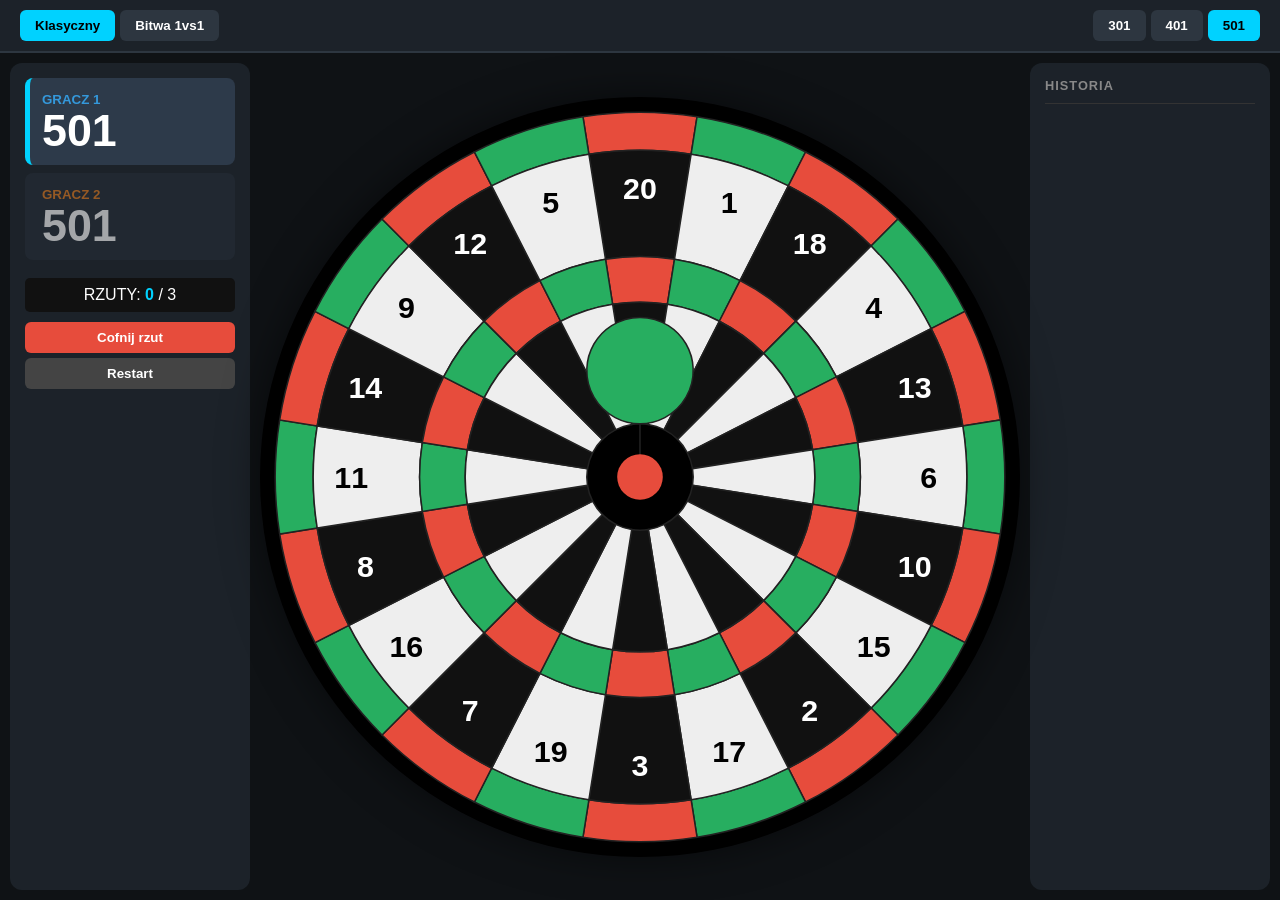
==== index.html @ 1d504301 "nowy tryb" ====
<!DOCTYPE html>
<html lang="pl">
<head>
    <meta charset="UTF-8">
    <meta name="viewport" content="width=device-width, initial-scale=1.0, maximum-scale=1.0, user-scalable=no">
    <title>Dart Pro - Elite Edition</title>
    <style>
        :root {
            --bg: #0f1215; --panel: #1c2229; --accent: #00d2ff;
            --p1: #3498db; --p2: #e67e22; --win: #2ecc71;
        }

        body {
            margin: 0; padding: 0; background: var(--bg); color: white;
            font-family: 'Segoe UI', sans-serif; display: flex; flex-direction: column;
            height: 100vh; width: 100vw; overflow: hidden;
        }

        header {
            flex: 0 0 auto; background: var(--panel); padding: 10px 20px; 
            display: flex; justify-content: space-between; align-items: center; 
            border-bottom: 2px solid #2d3640; z-index: 10;
        }

        #game-wrapper {
            flex: 1; display: flex; width: 100%; padding: 10px; box-sizing: border-box; gap: 10px; min-height: 0;
        }

        .side-panel {
            flex: 0 0 240px; background: var(--panel); padding: 15px;
            border-radius: 12px; display: flex; flex-direction: column;
            max-height: 100%; box-sizing: border-box;
        }

        #board-container { flex: 1; display: flex; align-items: center; justify-content: center; position: relative; }
        svg { max-height: 100%; max-width: 100%; aspect-ratio: 1/1; touch-action: none; filter: drop-shadow(0 0 20px rgba(0,0,0,0.5)); }

        /* EKRAN ZWYCIĘSTWA */
        #win-overlay {
            position: absolute; top: 0; left: 0; width: 100%; height: 100%;
            background: rgba(15, 18, 21, 0.85); backdrop-filter: blur(8px);
            display: none; flex-direction: column; align-items: center; justify-content: center;
            z-index: 100; border-radius: 12px; animation: fadeIn 0.5s ease;
        }

        .win-card {
            background: var(--panel); padding: 40px; border-radius: 20px;
            text-align: center; border: 2px solid var(--win);
            box-shadow: 0 0 50px rgba(46, 204, 113, 0.3); transform: scale(1);
            animation: popIn 0.5s cubic-bezier(0.175, 0.885, 0.32, 1.275);
        }

        .win-title { font-size: 1.2rem; color: var(--accent); letter-spacing: 2px; }
        .win-name { font-size: 3rem; font-weight: 900; margin: 10px 0; }
        .win-stats { font-size: 1.5rem; color: #888; margin-bottom: 20px; }

        @keyframes fadeIn { from { opacity: 0; } to { opacity: 1; } }
        @keyframes popIn { from { transform: scale(0.8); opacity: 0; } to { transform: scale(1); opacity: 1; } }

        /* RESZTA UI */
        .player-card { padding: 12px; border-radius: 8px; margin-bottom: 8px; border-left: 5px solid transparent; background: #252d37; opacity: 0.6; }
        .player-card.active { opacity: 1; border-left-color: var(--accent); background: #2d3a4a; }
        .score-val { font-size: 2.8rem; font-weight: 900; line-height: 1; }
        .round-indicator { font-size: 1rem; color: var(--accent); font-weight: bold; margin-bottom: 10px; text-align: center; }
        #history-container { flex: 1; overflow-y: auto; margin-top: 10px; padding-right: 5px; border-top: 1px solid #333; }
        .hist-row { display: flex; justify-content: space-between; padding: 8px 0; border-bottom: 1px solid #2d3640; font-size: 0.85rem; }
        .btn-group { display: flex; gap: 5px; }
        button { background: #2d3640; border: none; color: white; padding: 8px 15px; border-radius: 6px; cursor: pointer; font-weight: bold; }
        button.active-opt { background: var(--accent); color: black; }
        .btn-win { background: var(--win); color: white; font-size: 1.1rem; padding: 12px 30px; margin-top: 10px; }
        .marker { fill: white; stroke: black; stroke-width: 1.5; pointer-events: none; }

        @media (max-width: 1000px) {
            #game-wrapper { flex-direction: column; }
            .side-panel { flex: none; width: 100%; max-height: 250px; }
        }
    </style>
</head>
<body>

<header>
    <div class="btn-group">
        <button id="mode-classic" class="active-opt" onclick="setGameMode('classic')">Klasyczny</button>
        <button id="mode-battle" onclick="setGameMode('battle')">Bitwa 1vs1</button>
    </div>
    
    <div id="classic-scores" class="btn-group">
        <button class="score-opt" onclick="setStartScore(301)">301</button>
        <button class="score-opt" onclick="setStartScore(401)">401</button>
        <button class="score-opt active-opt" onclick="setStartScore(501)">501</button>
    </div>
</header>

<div id="game-wrapper">
    <div class="side-panel">
        <div id="round-info" class="round-indicator" style="display:none;">Runda: 1 / 3</div>
        <div id="p1-card" class="player-card active">
            <small style="color:var(--p1); font-weight: bold;">GRACZ 1</small>
            <div id="p1-score" class="score-val">501</div>
        </div>
        <div id="p2-card" class="player-card">
            <small style="color:var(--p2); font-weight: bold;">GRACZ 2</small>
            <div id="p2-score" class="score-val">501</div>
        </div>
        <div style="text-align:center; margin: 10px 0; background: #111; padding: 8px; border-radius: 5px;">
            RZUTY: <span id="throws-count" style="color:var(--accent); font-weight: bold;">0</span> / <span id="max-throws">3</span>
        </div>
        <button onclick="undoLastMove()" style="background:#e74c3c; margin-bottom:5px;">Cofnij rzut</button>
        <button onclick="resetGame()" style="background:#444;">Restart</button>
    </div>

    <div id="board-container">
        <div id="win-overlay">
            <div class="win-card">
                <div class="win-title">CHAMPION</div>
                <div id="winner-name" class="win-name">GRACZ 1</div>
                <div id="winner-stats" class="win-stats">501 - 234</div>
                <button class="btn-win" onclick="resetGame()">ZAGRAJ PONOWNIE</button>
            </div>
        </div>

        <svg id="dartboard" viewBox="-250 -250 500 500"></svg>
    </div>

    <div class="side-panel">
        <strong style="font-size: 0.8rem; letter-spacing: 1px; color: #888;">HISTORIA</strong>
        <div id="history-container">
            <div id="history-list"></div>
        </div>
    </div>
</div>

<script>
    const svg = document.getElementById('dartboard');
    const SECTORS = [20, 1, 18, 4, 13, 6, 10, 15, 2, 17, 3, 19, 7, 16, 8, 11, 14, 9, 12, 5];
    const R = { doubleOut: 240, doubleIn: 215, tripleOut: 145, tripleIn: 115, bullOuter: 35, bullInner: 15 };

    let game = { mode: 'classic', startScore: 501, currentPlayer: 1, scores: { 1: 501, 2: 501 }, throws: 0, maxThrows: 3, currentRound: 1, maxRounds: 3, fullHistory: [] };

    function drawBoard() {
        const createArc = (r1, r2, start, end, fill) => {
            const rad = (d) => (d - 90) * Math.PI / 180;
            const s1 = {x: r1*Math.cos(rad(start)), y: r1*Math.sin(rad(start))}, e1 = {x: r1*Math.cos(rad(end)), y: r1*Math.sin(rad(end))};
            const s2 = {x: r2*Math.cos(rad(start)), y: r2*Math.sin(rad(start))}, e2 = {x: r2*Math.cos(rad(end)), y: r2*Math.sin(rad(end))};
            const path = document.createElementNS("http://www.w3.org/2000/svg", "path");
            path.setAttribute("d", `M${s1.x},${s1.y} A${r1},${r1} 0 0 1 ${e1.x},${e1.y} L${e2.x},${e2.y} A${r2},${r2} 0 0 0 ${s2.x},${s2.y} Z`);
            path.setAttribute("fill", fill); path.setAttribute("stroke", "#222"); return path;
        };

        const bg = document.createElementNS("http://www.w3.org/2000/svg", "circle");
        bg.setAttribute("r", "250"); bg.setAttribute("fill", "black"); svg.appendChild(bg);

        for (let i = 0; i < 20; i++) {
            const start = i * 18 - 9, end = (i + 1) * 18 - 9;
            const isEven = i % 2 === 0;
            svg.appendChild(createArc(R.doubleIn, R.doubleOut, start, end, isEven ? "#e74c3c" : "#27ae60"));
            svg.appendChild(createArc(R.tripleOut, R.doubleIn, start, end, isEven ? "#111" : "#eee"));
            svg.appendChild(createArc(R.tripleIn, R.tripleOut, start, end, isEven ? "#e74c3c" : "#27ae60"));
            svg.appendChild(createArc(R.bullOuter, R.tripleIn, start, end, isEven ? "#111" : "#eee"));
            const ang = (i*18-90)*Math.PI/180;
            const text = document.createElementNS("http://www.w3.org/2000/svg", "text");
            text.setAttribute("x", 190*Math.cos(ang)); text.setAttribute("y", 190*Math.sin(ang)+7);
            text.setAttribute("fill", isEven ? "white" : "black"); text.setAttribute("text-anchor", "middle");
            text.setAttribute("font-size", "20"); text.setAttribute("font-weight", "bold");
            text.textContent = SECTORS[i]; svg.appendChild(text);
        }
        svg.appendChild(createArc(0, R.bullOuter, 0, 360, "#27ae60"));
        const b50 = document.createElementNS("http://www.w3.org/2000/svg", "circle");
        b50.setAttribute("r", R.bullInner); b50.setAttribute("fill", "#e74c3c"); svg.appendChild(b50);
        const mLayer = document.createElementNS("http://www.w3.org/2000/svg", "g"); mLayer.id = "m-layer"; svg.appendChild(mLayer);
    }

    function processShot(clientX, clientY) {
        if (document.getElementById('win-overlay').style.display === 'flex') return;
        const rect = svg.getBoundingClientRect();
        const x = (clientX - rect.left) * (500 / rect.width) - 250;
        const y = (clientY - rect.top) * (500 / rect.height) - 250;
        const dist = Math.sqrt(x*x + y*y);
        let angle = (Math.atan2(y, x) * 180 / Math.PI + 90 + 360) % 360;

        let p = 0, label = "Pudło";
        if (dist <= R.bullInner) { p = 50; label = "BULL"; }
        else if (dist <= R.bullOuter) { p = 25; label = "25"; }
        else if (dist <= R.doubleOut) {
            const secIdx = Math.floor(((angle + 9) % 360) / 18);
            let mult = 1; label = SECTORS[secIdx];
            if (dist >= R.doubleIn) { mult = 2; label = "D" + SECTORS[secIdx]; }
            else if (dist >= R.tripleIn && dist <= R.tripleOut) { mult = 3; label = "T" + SECTORS[secIdx]; }
            p = SECTORS[secIdx] * mult;
        }

        handleShot(p, label, x, y);
    }

    function handleShot(p, label, x, y) {
        const isBust = (game.mode === 'classic' && (game.scores[game.currentPlayer] - p < 0 || game.scores[game.currentPlayer] - p === 1));
        game.fullHistory.push({ player: game.currentPlayer, points: p, label, x, y, isBust, round: game.currentRound });

        if (game.mode === 'classic') {
            if (!isBust) {
                game.scores[game.currentPlayer] -= p;
                if (game.scores[game.currentPlayer] === 0) return showWin(game.currentPlayer);
            } else { game.throws = 2; }
        } else {
            game.scores[game.currentPlayer] += p;
        }

        game.throws++;
        updateUI();
        if (game.throws >= game.maxThrows) setTimeout(nextTurn, 600);
    }

    function showWin(player) {
        const overlay = document.getElementById('win-overlay');
        const nameDisplay = document.getElementById('winner-name');
        const statsDisplay = document.getElementById('winner-stats');
        
        overlay.style.display = 'flex';
        nameDisplay.innerText = `GRACZ ${player}`;
        nameDisplay.style.color = player === 1 ? 'var(--p1)' : 'var(--p2)';
        statsDisplay.innerText = `${game.scores[1]} - ${game.scores[2]}`;
    }

    function nextTurn() {
        if (game.mode === 'battle' && game.currentPlayer === 2) {
            if (game.currentRound >= game.maxRounds) {
                const winner = game.scores[1] > game.scores[2] ? 1 : (game.scores[2] > game.scores[1] ? 2 : 0);
                return showWin(winner || "REMIS");
            }
            game.currentRound++;
        }
        game.throws = 0;
        game.currentPlayer = game.currentPlayer === 1 ? 2 : 1;
        updateUI();
    }

    function updateUI() {
        document.getElementById('p1-score').innerText = game.scores[1];
        document.getElementById('p2-score').innerText = game.scores[2];
        document.getElementById('throws-count').innerText = game.throws;
        document.getElementById('max-throws').innerText = game.maxThrows;
        document.getElementById('round-info').innerText = `Runda: ${game.currentRound} / ${game.maxRounds}`;
        document.getElementById('p1-card').className = 'player-card' + (game.currentPlayer === 1 ? ' active' : '');
        document.getElementById('p2-card').className = 'player-card' + (game.currentPlayer === 2 ? ' active' : '');
        
        const list = document.getElementById('history-list');
        list.innerHTML = '';
        [...game.fullHistory].reverse().forEach(s => {
            const row = document.createElement('div');
            row.className = 'hist-row';
            row.innerHTML = `<span>G${s.player} (R${s.round}): ${s.label}</span><span>${game.mode === 'classic' ? '-' : '+'}${s.points}</span>`;
            list.appendChild(row);
        });

        const mLayer = document.getElementById('m-layer');
        mLayer.innerHTML = '';
        game.fullHistory.filter(h => h.player === game.currentPlayer && h.round === game.currentRound).forEach(s => {
            const m = document.createElementNS("http://www.w3.org/2000/svg", "circle");
            m.setAttribute("cx", s.x); m.setAttribute("cy", s.y); m.setAttribute("r", "5");
            m.setAttribute("class", "marker"); mLayer.appendChild(m);
        });
    }

    function undoLastMove() {
        if (game.fullHistory.length === 0) return;
        const last = game.fullHistory.pop();
        if (last.player !== game.currentPlayer) {
            game.currentPlayer = last.player;
            game.currentRound = last.round;
        }
        if (game.mode === 'classic') { if (!last.isBust) game.scores[last.player] += last.points; }
        else { game.scores[last.player] -= last.points; }
        game.throws--;
        if (game.throws < 0) game.throws = game.maxThrows - 1;
        updateUI();
    }

    function setGameMode(mode) {
        game.mode = mode;
        document.getElementById('mode-classic').classList.toggle('active-opt', mode === 'classic');
        document.getElementById('mode-battle').classList.toggle('active-opt', mode === 'battle');
        document.getElementById('classic-scores').style.display = mode === 'classic' ? 'flex' : 'none';
        document.getElementById('round-info').style.display = mode === 'battle' ? 'block' : 'none';
        resetGame();
    }

    function setStartScore(val) {
        game.startScore = val;
        document.querySelectorAll('.score-opt').forEach(b => b.classList.toggle('active-opt', parseInt(b.innerText) === val));
        resetGame();
    }

    function resetGame() {
        document.getElementById('win-overlay').style.display = 'none';
        game.currentPlayer = 1; game.throws = 0; game.currentRound = 1; game.fullHistory = [];
        if (game.mode === 'classic') { game.scores = { 1: game.startScore, 2: game.startScore }; game.maxThrows = 3; }
        else { game.scores = { 1: 0, 2: 0 }; game.maxThrows = 5; }
        updateUI();
    }

    svg.addEventListener('mousedown', (e) => processShot(e.clientX, e.clientY));
    drawBoard(); resetGame();
</script>
</body>
</html>
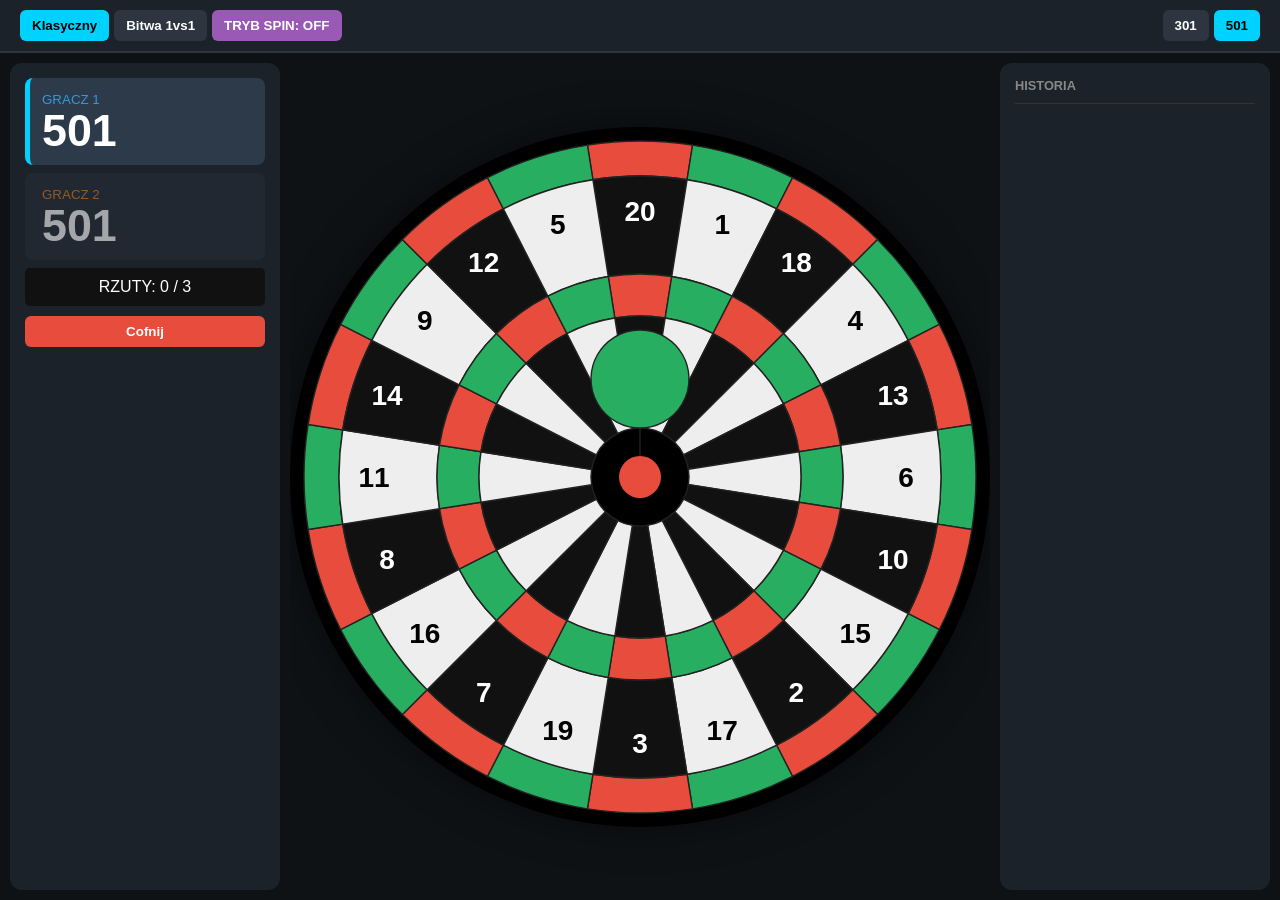
==== commit 26bfe5b7: "nowe tryby" ====
--- a/index.html
+++ b/index.html
@@ -3,7 +3,7 @@
 <head>
     <meta charset="UTF-8">
     <meta name="viewport" content="width=device-width, initial-scale=1.0, maximum-scale=1.0, user-scalable=no">
-    <title>Dart Pro - Elite Edition</title>
+    <title>Dart Pro - Spin Master Fixed</title>
     <style>
         :root {
             --bg: #0f1215; --panel: #1c2229; --accent: #00d2ff;
@@ -19,61 +19,45 @@
         header {
             flex: 0 0 auto; background: var(--panel); padding: 10px 20px; 
             display: flex; justify-content: space-between; align-items: center; 
-            border-bottom: 2px solid #2d3640; z-index: 10;
-        }
-
-        #game-wrapper {
-            flex: 1; display: flex; width: 100%; padding: 10px; box-sizing: border-box; gap: 10px; min-height: 0;
-        }
-
-        .side-panel {
-            flex: 0 0 240px; background: var(--panel); padding: 15px;
-            border-radius: 12px; display: flex; flex-direction: column;
-            max-height: 100%; box-sizing: border-box;
-        }
-
-        #board-container { flex: 1; display: flex; align-items: center; justify-content: center; position: relative; }
-        svg { max-height: 100%; max-width: 100%; aspect-ratio: 1/1; touch-action: none; filter: drop-shadow(0 0 20px rgba(0,0,0,0.5)); }
-
-        /* EKRAN ZWYCIĘSTWA */
+            border-bottom: 2px solid #2d3640; z-index: 10; gap: 10px;
+        }
+
+        #game-wrapper { flex: 1; display: flex; width: 100%; padding: 10px; box-sizing: border-box; gap: 10px; min-height: 0; }
+        .side-panel { flex: 0 0 240px; background: var(--panel); padding: 15px; border-radius: 12px; display: flex; flex-direction: column; }
+
+        #board-container { flex: 1; display: flex; align-items: center; justify-content: center; position: relative; overflow: hidden; }
+        
+        #dartboard { 
+            max-height: 100%; max-width: 100%; aspect-ratio: 1/1; 
+            touch-action: none; filter: drop-shadow(0 0 20px rgba(0,0,0,0.5));
+        }
+
         #win-overlay {
             position: absolute; top: 0; left: 0; width: 100%; height: 100%;
-            background: rgba(15, 18, 21, 0.85); backdrop-filter: blur(8px);
-            display: none; flex-direction: column; align-items: center; justify-content: center;
-            z-index: 100; border-radius: 12px; animation: fadeIn 0.5s ease;
-        }
-
-        .win-card {
-            background: var(--panel); padding: 40px; border-radius: 20px;
-            text-align: center; border: 2px solid var(--win);
-            box-shadow: 0 0 50px rgba(46, 204, 113, 0.3); transform: scale(1);
-            animation: popIn 0.5s cubic-bezier(0.175, 0.885, 0.32, 1.275);
-        }
-
-        .win-title { font-size: 1.2rem; color: var(--accent); letter-spacing: 2px; }
+            background: rgba(15, 18, 21, 0.9); backdrop-filter: blur(8px);
+            display: none; flex-direction: column; align-items: center; justify-content: center; z-index: 100;
+        }
+
+        .win-card { background: var(--panel); padding: 40px; border-radius: 20px; text-align: center; border: 2px solid var(--win); animation: popIn 0.5s ease; }
         .win-name { font-size: 3rem; font-weight: 900; margin: 10px 0; }
-        .win-stats { font-size: 1.5rem; color: #888; margin-bottom: 20px; }
-
-        @keyframes fadeIn { from { opacity: 0; } to { opacity: 1; } }
+        
         @keyframes popIn { from { transform: scale(0.8); opacity: 0; } to { transform: scale(1); opacity: 1; } }
 
-        /* RESZTA UI */
         .player-card { padding: 12px; border-radius: 8px; margin-bottom: 8px; border-left: 5px solid transparent; background: #252d37; opacity: 0.6; }
         .player-card.active { opacity: 1; border-left-color: var(--accent); background: #2d3a4a; }
         .score-val { font-size: 2.8rem; font-weight: 900; line-height: 1; }
-        .round-indicator { font-size: 1rem; color: var(--accent); font-weight: bold; margin-bottom: 10px; text-align: center; }
-        #history-container { flex: 1; overflow-y: auto; margin-top: 10px; padding-right: 5px; border-top: 1px solid #333; }
-        .hist-row { display: flex; justify-content: space-between; padding: 8px 0; border-bottom: 1px solid #2d3640; font-size: 0.85rem; }
+        #history-container { flex: 1; overflow-y: auto; margin-top: 10px; border-top: 1px solid #333; }
+        .hist-row { display: flex; justify-content: space-between; padding: 6px 0; border-bottom: 1px solid #2d3640; font-size: 0.8rem; }
+        
         .btn-group { display: flex; gap: 5px; }
-        button { background: #2d3640; border: none; color: white; padding: 8px 15px; border-radius: 6px; cursor: pointer; font-weight: bold; }
+        button { background: #2d3640; border: none; color: white; padding: 8px 12px; border-radius: 6px; cursor: pointer; font-weight: bold; }
         button.active-opt { background: var(--accent); color: black; }
-        .btn-win { background: var(--win); color: white; font-size: 1.1rem; padding: 12px 30px; margin-top: 10px; }
-        .marker { fill: white; stroke: black; stroke-width: 1.5; pointer-events: none; }
-
-        @media (max-width: 1000px) {
-            #game-wrapper { flex-direction: column; }
-            .side-panel { flex: none; width: 100%; max-height: 250px; }
-        }
+        .btn-spin { background: #9b59b6; }
+        .btn-spin.active-opt { background: #d35400; color: white; }
+
+        .marker { fill: #fff; stroke: #000; stroke-width: 1.5; filter: drop-shadow(0 0 2px rgba(0,0,0,0.8)); }
+
+        @media (max-width: 1000px) { #game-wrapper { flex-direction: column; } .side-panel { flex: none; width: 100%; max-height: 200px; } }
     </style>
 </head>
 <body>
@@ -82,51 +66,45 @@
     <div class="btn-group">
         <button id="mode-classic" class="active-opt" onclick="setGameMode('classic')">Klasyczny</button>
         <button id="mode-battle" onclick="setGameMode('battle')">Bitwa 1vs1</button>
+        <button id="btn-spin" class="btn-spin" onclick="toggleSpin()">TRYB SPIN: OFF</button>
     </div>
     
     <div id="classic-scores" class="btn-group">
         <button class="score-opt" onclick="setStartScore(301)">301</button>
-        <button class="score-opt" onclick="setStartScore(401)">401</button>
         <button class="score-opt active-opt" onclick="setStartScore(501)">501</button>
     </div>
 </header>
 
 <div id="game-wrapper">
     <div class="side-panel">
-        <div id="round-info" class="round-indicator" style="display:none;">Runda: 1 / 3</div>
         <div id="p1-card" class="player-card active">
-            <small style="color:var(--p1); font-weight: bold;">GRACZ 1</small>
+            <small style="color:var(--p1)">GRACZ 1</small>
             <div id="p1-score" class="score-val">501</div>
         </div>
         <div id="p2-card" class="player-card">
-            <small style="color:var(--p2); font-weight: bold;">GRACZ 2</small>
+            <small style="color:var(--p2)">GRACZ 2</small>
             <div id="p2-score" class="score-val">501</div>
         </div>
-        <div style="text-align:center; margin: 10px 0; background: #111; padding: 8px; border-radius: 5px;">
-            RZUTY: <span id="throws-count" style="color:var(--accent); font-weight: bold;">0</span> / <span id="max-throws">3</span>
+        <div style="text-align:center; padding: 10px; background: #111; border-radius: 5px;">
+            RZUTY: <span id="throws-count">0</span> / <span id="max-throws">3</span>
         </div>
-        <button onclick="undoLastMove()" style="background:#e74c3c; margin-bottom:5px;">Cofnij rzut</button>
-        <button onclick="resetGame()" style="background:#444;">Restart</button>
+        <button onclick="undoLastMove()" style="background:#e74c3c; margin-top:10px;">Cofnij</button>
     </div>
 
     <div id="board-container">
         <div id="win-overlay">
             <div class="win-card">
-                <div class="win-title">CHAMPION</div>
                 <div id="winner-name" class="win-name">GRACZ 1</div>
-                <div id="winner-stats" class="win-stats">501 - 234</div>
-                <button class="btn-win" onclick="resetGame()">ZAGRAJ PONOWNIE</button>
+                <div id="winner-stats" style="font-size: 1.5rem; color: #888; margin-bottom: 20px;"></div>
+                <button onclick="resetGame()" style="background:var(--win); padding: 15px 30px; border-radius: 10px; color: white;">ZAGRAJ PONOWNIE</button>
             </div>
         </div>
-
         <svg id="dartboard" viewBox="-250 -250 500 500"></svg>
     </div>
 
     <div class="side-panel">
-        <strong style="font-size: 0.8rem; letter-spacing: 1px; color: #888;">HISTORIA</strong>
-        <div id="history-container">
-            <div id="history-list"></div>
-        </div>
+        <strong style="font-size: 0.8rem; color: #888;">HISTORIA</strong>
+        <div id="history-container"><div id="history-list"></div></div>
     </div>
 </div>
 
@@ -135,7 +113,11 @@
     const SECTORS = [20, 1, 18, 4, 13, 6, 10, 15, 2, 17, 3, 19, 7, 16, 8, 11, 14, 9, 12, 5];
     const R = { doubleOut: 240, doubleIn: 215, tripleOut: 145, tripleIn: 115, bullOuter: 35, bullInner: 15 };
 
-    let game = { mode: 'classic', startScore: 501, currentPlayer: 1, scores: { 1: 501, 2: 501 }, throws: 0, maxThrows: 3, currentRound: 1, maxRounds: 3, fullHistory: [] };
+    let game = { 
+        mode: 'classic', isSpinning: false, currentRotation: 0, 
+        startScore: 501, currentPlayer: 1, scores: { 1: 501, 2: 501 }, 
+        throws: 0, maxThrows: 3, currentRound: 1, fullHistory: [] 
+    };
 
     function drawBoard() {
         const createArc = (r1, r2, start, end, fill) => {
@@ -146,28 +128,51 @@
             path.setAttribute("d", `M${s1.x},${s1.y} A${r1},${r1} 0 0 1 ${e1.x},${e1.y} L${e2.x},${e2.y} A${r2},${r2} 0 0 0 ${s2.x},${s2.y} Z`);
             path.setAttribute("fill", fill); path.setAttribute("stroke", "#222"); return path;
         };
-
         const bg = document.createElementNS("http://www.w3.org/2000/svg", "circle");
         bg.setAttribute("r", "250"); bg.setAttribute("fill", "black"); svg.appendChild(bg);
-
+        
+        const g = document.createElementNS("http://www.w3.org/2000/svg", "g"); g.id = "main-group";
         for (let i = 0; i < 20; i++) {
-            const start = i * 18 - 9, end = (i + 1) * 18 - 9;
-            const isEven = i % 2 === 0;
-            svg.appendChild(createArc(R.doubleIn, R.doubleOut, start, end, isEven ? "#e74c3c" : "#27ae60"));
-            svg.appendChild(createArc(R.tripleOut, R.doubleIn, start, end, isEven ? "#111" : "#eee"));
-            svg.appendChild(createArc(R.tripleIn, R.tripleOut, start, end, isEven ? "#e74c3c" : "#27ae60"));
-            svg.appendChild(createArc(R.bullOuter, R.tripleIn, start, end, isEven ? "#111" : "#eee"));
+            const start = i * 18 - 9, end = (i + 1) * 18 - 9, isEven = i % 2 === 0;
+            g.appendChild(createArc(R.doubleIn, R.doubleOut, start, end, isEven ? "#e74c3c" : "#27ae60"));
+            g.appendChild(createArc(R.tripleOut, R.doubleIn, start, end, isEven ? "#111" : "#eee"));
+            g.appendChild(createArc(R.tripleIn, R.tripleOut, start, end, isEven ? "#e74c3c" : "#27ae60"));
+            g.appendChild(createArc(R.bullOuter, R.tripleIn, start, end, isEven ? "#111" : "#eee"));
             const ang = (i*18-90)*Math.PI/180;
             const text = document.createElementNS("http://www.w3.org/2000/svg", "text");
             text.setAttribute("x", 190*Math.cos(ang)); text.setAttribute("y", 190*Math.sin(ang)+7);
             text.setAttribute("fill", isEven ? "white" : "black"); text.setAttribute("text-anchor", "middle");
             text.setAttribute("font-size", "20"); text.setAttribute("font-weight", "bold");
-            text.textContent = SECTORS[i]; svg.appendChild(text);
-        }
-        svg.appendChild(createArc(0, R.bullOuter, 0, 360, "#27ae60"));
+            text.textContent = SECTORS[i]; g.appendChild(text);
+        }
+        g.appendChild(createArc(0, R.bullOuter, 0, 360, "#27ae60"));
         const b50 = document.createElementNS("http://www.w3.org/2000/svg", "circle");
-        b50.setAttribute("r", R.bullInner); b50.setAttribute("fill", "#e74c3c"); svg.appendChild(b50);
-        const mLayer = document.createElementNS("http://www.w3.org/2000/svg", "g"); mLayer.id = "m-layer"; svg.appendChild(mLayer);
+        b50.setAttribute("r", R.bullInner); b50.setAttribute("fill", "#e74c3c"); g.appendChild(b50);
+        
+        // WARSTWA RZUTEK WEWNĄTRZ OBROTOWEJ GRUPY
+        const ml = document.createElementNS("http://www.w3.org/2000/svg", "g"); ml.id = "m-layer"; 
+        g.appendChild(ml);
+        
+        svg.appendChild(g);
+    }
+
+    function animate() {
+        if (game.isSpinning) {
+            game.currentRotation = (game.currentRotation + 1.2) % 360; 
+            document.getElementById('main-group').setAttribute('transform', `rotate(${game.currentRotation})`);
+        }
+        requestAnimationFrame(animate);
+    }
+
+    function toggleSpin() {
+        game.isSpinning = !game.isSpinning;
+        const btn = document.getElementById('btn-spin');
+        btn.innerText = `TRYB SPIN: ${game.isSpinning ? 'ON' : 'OFF'}`;
+        btn.classList.toggle('active-opt');
+        if (!game.isSpinning) {
+            game.currentRotation = 0;
+            document.getElementById('main-group').setAttribute('transform', `rotate(0)`);
+        }
     }
 
     function processShot(clientX, clientY) {
@@ -176,34 +181,39 @@
         const x = (clientX - rect.left) * (500 / rect.width) - 250;
         const y = (clientY - rect.top) * (500 / rect.height) - 250;
         const dist = Math.sqrt(x*x + y*y);
-        let angle = (Math.atan2(y, x) * 180 / Math.PI + 90 + 360) % 360;
+        
+        let visualAngle = (Math.atan2(y, x) * 180 / Math.PI + 90 + 360) % 360;
+        let correctedAngle = (visualAngle - game.currentRotation + 360) % 360;
 
         let p = 0, label = "Pudło";
         if (dist <= R.bullInner) { p = 50; label = "BULL"; }
         else if (dist <= R.bullOuter) { p = 25; label = "25"; }
         else if (dist <= R.doubleOut) {
-            const secIdx = Math.floor(((angle + 9) % 360) / 18);
+            const secIdx = Math.floor(((correctedAngle + 9) % 360) / 18);
             let mult = 1; label = SECTORS[secIdx];
             if (dist >= R.doubleIn) { mult = 2; label = "D" + SECTORS[secIdx]; }
             else if (dist >= R.tripleIn && dist <= R.tripleOut) { mult = 3; label = "T" + SECTORS[secIdx]; }
             p = SECTORS[secIdx] * mult;
         }
 
-        handleShot(p, label, x, y);
-    }
-
-    function handleShot(p, label, x, y) {
+        // OBLICZANIE LOKALNYCH WSPÓŁRZĘDNYCH DLA MARKERA (by obracał się z tarczą)
+        const rad = (-game.currentRotation) * Math.PI / 180;
+        const localX = x * Math.cos(rad) - y * Math.sin(rad);
+        const localY = x * Math.sin(rad) + y * Math.cos(rad);
+        
+        handleLogic(p, label, localX, localY);
+    }
+
+    function handleLogic(p, label, lx, ly) {
         const isBust = (game.mode === 'classic' && (game.scores[game.currentPlayer] - p < 0 || game.scores[game.currentPlayer] - p === 1));
-        game.fullHistory.push({ player: game.currentPlayer, points: p, label, x, y, isBust, round: game.currentRound });
+        game.fullHistory.push({ player: game.currentPlayer, points: p, label, lx, ly, isBust, round: game.currentRound });
 
         if (game.mode === 'classic') {
             if (!isBust) {
                 game.scores[game.currentPlayer] -= p;
                 if (game.scores[game.currentPlayer] === 0) return showWin(game.currentPlayer);
             } else { game.throws = 2; }
-        } else {
-            game.scores[game.currentPlayer] += p;
-        }
+        } else { game.scores[game.currentPlayer] += p; }
 
         game.throws++;
         updateUI();
@@ -211,26 +221,20 @@
     }
 
     function showWin(player) {
-        const overlay = document.getElementById('win-overlay');
-        const nameDisplay = document.getElementById('winner-name');
-        const statsDisplay = document.getElementById('winner-stats');
-        
-        overlay.style.display = 'flex';
-        nameDisplay.innerText = `GRACZ ${player}`;
-        nameDisplay.style.color = player === 1 ? 'var(--p1)' : 'var(--p2)';
-        statsDisplay.innerText = `${game.scores[1]} - ${game.scores[2]}`;
+        document.getElementById('win-overlay').style.display = 'flex';
+        document.getElementById('winner-name').innerText = player === 0 ? "REMIS" : `GRACZ ${player}`;
+        document.getElementById('winner-stats').innerText = `${game.scores[1]} - ${game.scores[2]}`;
     }
 
     function nextTurn() {
         if (game.mode === 'battle' && game.currentPlayer === 2) {
-            if (game.currentRound >= game.maxRounds) {
-                const winner = game.scores[1] > game.scores[2] ? 1 : (game.scores[2] > game.scores[1] ? 2 : 0);
-                return showWin(winner || "REMIS");
+            if (game.currentRound >= 3) {
+                const w = game.scores[1] > game.scores[2] ? 1 : (game.scores[2] > game.scores[1] ? 2 : 0);
+                return showWin(w);
             }
             game.currentRound++;
         }
-        game.throws = 0;
-        game.currentPlayer = game.currentPlayer === 1 ? 2 : 1;
+        game.throws = 0; game.currentPlayer = game.currentPlayer === 1 ? 2 : 1;
         updateUI();
     }
 
@@ -239,7 +243,6 @@
         document.getElementById('p2-score').innerText = game.scores[2];
         document.getElementById('throws-count').innerText = game.throws;
         document.getElementById('max-throws').innerText = game.maxThrows;
-        document.getElementById('round-info').innerText = `Runda: ${game.currentRound} / ${game.maxRounds}`;
         document.getElementById('p1-card').className = 'player-card' + (game.currentPlayer === 1 ? ' active' : '');
         document.getElementById('p2-card').className = 'player-card' + (game.currentPlayer === 2 ? ' active' : '');
         
@@ -254,9 +257,10 @@
 
         const mLayer = document.getElementById('m-layer');
         mLayer.innerHTML = '';
+        // Pokazujemy tylko rzutki z obecnej tury
         game.fullHistory.filter(h => h.player === game.currentPlayer && h.round === game.currentRound).forEach(s => {
             const m = document.createElementNS("http://www.w3.org/2000/svg", "circle");
-            m.setAttribute("cx", s.x); m.setAttribute("cy", s.y); m.setAttribute("r", "5");
+            m.setAttribute("cx", s.lx); m.setAttribute("cy", s.ly); m.setAttribute("r", "5");
             m.setAttribute("class", "marker"); mLayer.appendChild(m);
         });
     }
@@ -264,14 +268,10 @@
     function undoLastMove() {
         if (game.fullHistory.length === 0) return;
         const last = game.fullHistory.pop();
-        if (last.player !== game.currentPlayer) {
-            game.currentPlayer = last.player;
-            game.currentRound = last.round;
-        }
+        if (last.player !== game.currentPlayer) { game.currentPlayer = last.player; game.currentRound = last.round; }
         if (game.mode === 'classic') { if (!last.isBust) game.scores[last.player] += last.points; }
         else { game.scores[last.player] -= last.points; }
-        game.throws--;
-        if (game.throws < 0) game.throws = game.maxThrows - 1;
+        game.throws--; if (game.throws < 0) game.throws = game.maxThrows - 1;
         updateUI();
     }
 
@@ -280,15 +280,10 @@
         document.getElementById('mode-classic').classList.toggle('active-opt', mode === 'classic');
         document.getElementById('mode-battle').classList.toggle('active-opt', mode === 'battle');
         document.getElementById('classic-scores').style.display = mode === 'classic' ? 'flex' : 'none';
-        document.getElementById('round-info').style.display = mode === 'battle' ? 'block' : 'none';
         resetGame();
     }
 
-    function setStartScore(val) {
-        game.startScore = val;
-        document.querySelectorAll('.score-opt').forEach(b => b.classList.toggle('active-opt', parseInt(b.innerText) === val));
-        resetGame();
-    }
+    function setStartScore(val) { game.startScore = val; resetGame(); }
 
     function resetGame() {
         document.getElementById('win-overlay').style.display = 'none';
@@ -299,7 +294,7 @@
     }
 
     svg.addEventListener('mousedown', (e) => processShot(e.clientX, e.clientY));
-    drawBoard(); resetGame();
+    drawBoard(); resetGame(); animate();
 </script>
 </body>
 </html>
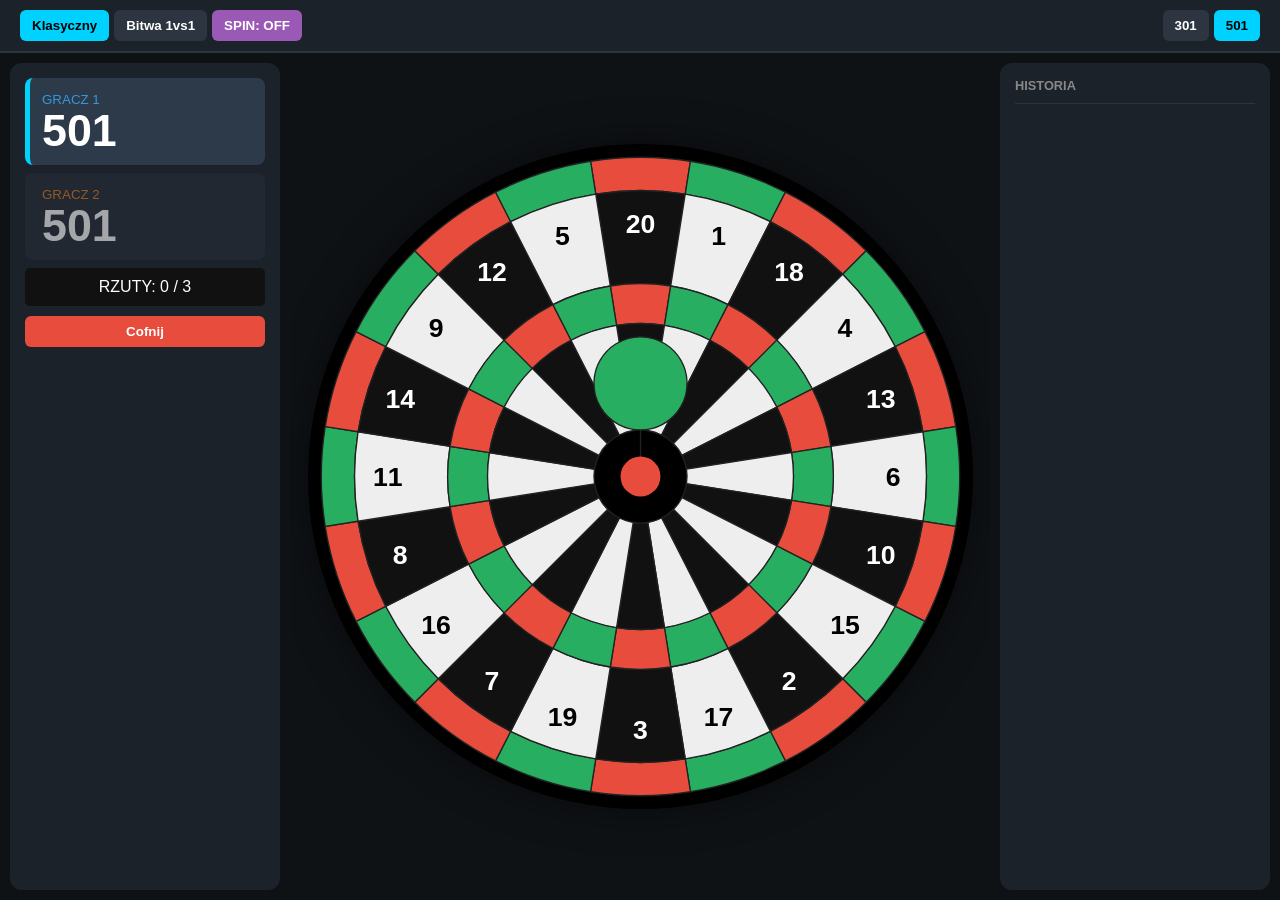
==== commit 63b09d2d: "fixes" ====
--- a/index.html
+++ b/index.html
@@ -3,7 +3,7 @@
 <head>
     <meta charset="UTF-8">
     <meta name="viewport" content="width=device-width, initial-scale=1.0, maximum-scale=1.0, user-scalable=no">
-    <title>Dart Pro - Spin Master Fixed</title>
+    <title>Dart Pro - Spin Fixed</title>
     <style>
         :root {
             --bg: #0f1215; --panel: #1c2229; --accent: #00d2ff;
@@ -14,6 +14,7 @@
             margin: 0; padding: 0; background: var(--bg); color: white;
             font-family: 'Segoe UI', sans-serif; display: flex; flex-direction: column;
             height: 100vh; width: 100vw; overflow: hidden;
+            user-select: none; -webkit-user-select: none; /* Blokada zaznaczania */
         }
 
         header {
@@ -28,7 +29,7 @@
         #board-container { flex: 1; display: flex; align-items: center; justify-content: center; position: relative; overflow: hidden; }
         
         #dartboard { 
-            max-height: 100%; max-width: 100%; aspect-ratio: 1/1; 
+            max-height: 95%; max-width: 95%; aspect-ratio: 1/1; 
             touch-action: none; filter: drop-shadow(0 0 20px rgba(0,0,0,0.5));
         }
 
@@ -38,14 +39,12 @@
             display: none; flex-direction: column; align-items: center; justify-content: center; z-index: 100;
         }
 
-        .win-card { background: var(--panel); padding: 40px; border-radius: 20px; text-align: center; border: 2px solid var(--win); animation: popIn 0.5s ease; }
-        .win-name { font-size: 3rem; font-weight: 900; margin: 10px 0; }
-        
-        @keyframes popIn { from { transform: scale(0.8); opacity: 0; } to { transform: scale(1); opacity: 1; } }
-
+        .win-card { background: var(--panel); padding: 40px; border-radius: 20px; text-align: center; border: 2px solid var(--win); }
+        
         .player-card { padding: 12px; border-radius: 8px; margin-bottom: 8px; border-left: 5px solid transparent; background: #252d37; opacity: 0.6; }
         .player-card.active { opacity: 1; border-left-color: var(--accent); background: #2d3a4a; }
         .score-val { font-size: 2.8rem; font-weight: 900; line-height: 1; }
+        
         #history-container { flex: 1; overflow-y: auto; margin-top: 10px; border-top: 1px solid #333; }
         .hist-row { display: flex; justify-content: space-between; padding: 6px 0; border-bottom: 1px solid #2d3640; font-size: 0.8rem; }
         
@@ -53,9 +52,9 @@
         button { background: #2d3640; border: none; color: white; padding: 8px 12px; border-radius: 6px; cursor: pointer; font-weight: bold; }
         button.active-opt { background: var(--accent); color: black; }
         .btn-spin { background: #9b59b6; }
-        .btn-spin.active-opt { background: #d35400; color: white; }
-
-        .marker { fill: #fff; stroke: #000; stroke-width: 1.5; filter: drop-shadow(0 0 2px rgba(0,0,0,0.8)); }
+        .btn-spin.active-opt { background: #f39c12; }
+
+        .marker { fill: #fff; stroke: #000; stroke-width: 1.5; pointer-events: none; }
 
         @media (max-width: 1000px) { #game-wrapper { flex-direction: column; } .side-panel { flex: none; width: 100%; max-height: 200px; } }
     </style>
@@ -66,7 +65,7 @@
     <div class="btn-group">
         <button id="mode-classic" class="active-opt" onclick="setGameMode('classic')">Klasyczny</button>
         <button id="mode-battle" onclick="setGameMode('battle')">Bitwa 1vs1</button>
-        <button id="btn-spin" class="btn-spin" onclick="toggleSpin()">TRYB SPIN: OFF</button>
+        <button id="btn-spin" class="btn-spin" onclick="toggleSpin()">SPIN: OFF</button>
     </div>
     
     <div id="classic-scores" class="btn-group">
@@ -94,9 +93,9 @@
     <div id="board-container">
         <div id="win-overlay">
             <div class="win-card">
-                <div id="winner-name" class="win-name">GRACZ 1</div>
+                <div id="winner-name" style="font-size: 3rem; font-weight: 900; margin-bottom: 10px;">GRACZ 1</div>
                 <div id="winner-stats" style="font-size: 1.5rem; color: #888; margin-bottom: 20px;"></div>
-                <button onclick="resetGame()" style="background:var(--win); padding: 15px 30px; border-radius: 10px; color: white;">ZAGRAJ PONOWNIE</button>
+                <button onclick="resetGame()" style="background:var(--win); padding: 15px 30px; border-radius: 10px; color: white; font-weight: bold; border:none;">ZAGRAJ PONOWNIE</button>
             </div>
         </div>
         <svg id="dartboard" viewBox="-250 -250 500 500"></svg>
@@ -128,28 +127,32 @@
             path.setAttribute("d", `M${s1.x},${s1.y} A${r1},${r1} 0 0 1 ${e1.x},${e1.y} L${e2.x},${e2.y} A${r2},${r2} 0 0 0 ${s2.x},${s2.y} Z`);
             path.setAttribute("fill", fill); path.setAttribute("stroke", "#222"); return path;
         };
+
         const bg = document.createElementNS("http://www.w3.org/2000/svg", "circle");
-        bg.setAttribute("r", "250"); bg.setAttribute("fill", "black"); svg.appendChild(bg);
+        bg.setAttribute("r", "250"); bg.setAttribute("fill", "#000"); svg.appendChild(bg);
         
         const g = document.createElementNS("http://www.w3.org/2000/svg", "g"); g.id = "main-group";
+        
         for (let i = 0; i < 20; i++) {
             const start = i * 18 - 9, end = (i + 1) * 18 - 9, isEven = i % 2 === 0;
             g.appendChild(createArc(R.doubleIn, R.doubleOut, start, end, isEven ? "#e74c3c" : "#27ae60"));
             g.appendChild(createArc(R.tripleOut, R.doubleIn, start, end, isEven ? "#111" : "#eee"));
             g.appendChild(createArc(R.tripleIn, R.tripleOut, start, end, isEven ? "#e74c3c" : "#27ae60"));
             g.appendChild(createArc(R.bullOuter, R.tripleIn, start, end, isEven ? "#111" : "#eee"));
+            
             const ang = (i*18-90)*Math.PI/180;
             const text = document.createElementNS("http://www.w3.org/2000/svg", "text");
             text.setAttribute("x", 190*Math.cos(ang)); text.setAttribute("y", 190*Math.sin(ang)+7);
             text.setAttribute("fill", isEven ? "white" : "black"); text.setAttribute("text-anchor", "middle");
             text.setAttribute("font-size", "20"); text.setAttribute("font-weight", "bold");
+            text.setAttribute("style", "pointer-events: none;");
             text.textContent = SECTORS[i]; g.appendChild(text);
         }
+        
         g.appendChild(createArc(0, R.bullOuter, 0, 360, "#27ae60"));
         const b50 = document.createElementNS("http://www.w3.org/2000/svg", "circle");
         b50.setAttribute("r", R.bullInner); b50.setAttribute("fill", "#e74c3c"); g.appendChild(b50);
         
-        // WARSTWA RZUTEK WEWNĄTRZ OBROTOWEJ GRUPY
         const ml = document.createElementNS("http://www.w3.org/2000/svg", "g"); ml.id = "m-layer"; 
         g.appendChild(ml);
         
@@ -159,7 +162,7 @@
     function animate() {
         if (game.isSpinning) {
             game.currentRotation = (game.currentRotation + 1.2) % 360; 
-            document.getElementById('main-group').setAttribute('transform', `rotate(${game.currentRotation})`);
+            document.getElementById('main-group').setAttribute('transform', `rotate(${game.currentRotation}, 0, 0)`);
         }
         requestAnimationFrame(animate);
     }
@@ -167,7 +170,7 @@
     function toggleSpin() {
         game.isSpinning = !game.isSpinning;
         const btn = document.getElementById('btn-spin');
-        btn.innerText = `TRYB SPIN: ${game.isSpinning ? 'ON' : 'OFF'}`;
+        btn.innerText = `SPIN: ${game.isSpinning ? 'ON' : 'OFF'}`;
         btn.classList.toggle('active-opt');
         if (!game.isSpinning) {
             game.currentRotation = 0;
@@ -177,15 +180,19 @@
 
     function processShot(clientX, clientY) {
         if (document.getElementById('win-overlay').style.display === 'flex') return;
+        
         const rect = svg.getBoundingClientRect();
-        const x = (clientX - rect.left) * (500 / rect.width) - 250;
-        const y = (clientY - rect.top) * (500 / rect.height) - 250;
-        const dist = Math.sqrt(x*x + y*y);
-        
-        let visualAngle = (Math.atan2(y, x) * 180 / Math.PI + 90 + 360) % 360;
-        let correctedAngle = (visualAngle - game.currentRotation + 360) % 360;
-
-        let p = 0, label = "Pudło";
+        const rawX = (clientX - rect.left) * (500 / rect.width) - 250;
+        const rawY = (clientY - rect.top) * (500 / rect.height) - 250;
+        
+        // MOMENTALNE ZAMROŻENIE ROTACJI DO OBLICZEŃ
+        const rotationAtShot = game.currentRotation;
+        const dist = Math.sqrt(rawX*rawX + rawY*rawY);
+        
+        let visualAngle = (Math.atan2(rawY, rawX) * 180 / Math.PI + 90 + 360) % 360;
+        let correctedAngle = (visualAngle - rotationAtShot + 360) % 360;
+
+        let p = 0, label = "Miss";
         if (dist <= R.bullInner) { p = 50; label = "BULL"; }
         else if (dist <= R.bullOuter) { p = 25; label = "25"; }
         else if (dist <= R.doubleOut) {
@@ -196,10 +203,10 @@
             p = SECTORS[secIdx] * mult;
         }
 
-        // OBLICZANIE LOKALNYCH WSPÓŁRZĘDNYCH DLA MARKERA (by obracał się z tarczą)
-        const rad = (-game.currentRotation) * Math.PI / 180;
-        const localX = x * Math.cos(rad) - y * Math.sin(rad);
-        const localY = x * Math.sin(rad) + y * Math.cos(rad);
+        // PRZELICZENIE WSPÓŁRZĘDNYCH DO WARSTWY OBROTOWEJ (Wbicie lotki)
+        const rad = (-rotationAtShot) * Math.PI / 180;
+        const localX = rawX * Math.cos(rad) - rawY * Math.sin(rad);
+        const localY = rawX * Math.sin(rad) + rawY * Math.cos(rad);
         
         handleLogic(p, label, localX, localY);
     }
@@ -212,7 +219,7 @@
             if (!isBust) {
                 game.scores[game.currentPlayer] -= p;
                 if (game.scores[game.currentPlayer] === 0) return showWin(game.currentPlayer);
-            } else { game.throws = 2; }
+            }
         } else { game.scores[game.currentPlayer] += p; }
 
         game.throws++;
@@ -222,7 +229,9 @@
 
     function showWin(player) {
         document.getElementById('win-overlay').style.display = 'flex';
-        document.getElementById('winner-name').innerText = player === 0 ? "REMIS" : `GRACZ ${player}`;
+        const winName = document.getElementById('winner-name');
+        winName.innerText = player === 0 ? "REMIS" : `GRACZ ${player}`;
+        winName.style.color = player === 1 ? 'var(--p1)' : (player === 2 ? 'var(--p2)' : '#fff');
         document.getElementById('winner-stats').innerText = `${game.scores[1]} - ${game.scores[2]}`;
     }
 
@@ -257,10 +266,9 @@
 
         const mLayer = document.getElementById('m-layer');
         mLayer.innerHTML = '';
-        // Pokazujemy tylko rzutki z obecnej tury
         game.fullHistory.filter(h => h.player === game.currentPlayer && h.round === game.currentRound).forEach(s => {
             const m = document.createElementNS("http://www.w3.org/2000/svg", "circle");
-            m.setAttribute("cx", s.lx); m.setAttribute("cy", s.ly); m.setAttribute("r", "5");
+            m.setAttribute("cx", s.lx); m.setAttribute("cy", s.ly); m.setAttribute("r", "6");
             m.setAttribute("class", "marker"); mLayer.appendChild(m);
         });
     }
@@ -283,7 +291,11 @@
         resetGame();
     }
 
-    function setStartScore(val) { game.startScore = val; resetGame(); }
+    function setStartScore(val) { 
+        game.startScore = val; 
+        document.querySelectorAll('.score-opt').forEach(b => b.classList.toggle('active-opt', parseInt(b.innerText) === val));
+        resetGame(); 
+    }
 
     function resetGame() {
         document.getElementById('win-overlay').style.display = 'none';
@@ -294,6 +306,12 @@
     }
 
     svg.addEventListener('mousedown', (e) => processShot(e.clientX, e.clientY));
+    svg.addEventListener('touchstart', (e) => {
+        e.preventDefault();
+        const touch = e.touches[0];
+        processShot(touch.clientX, touch.clientY);
+    }, {passive: false});
+
     drawBoard(); resetGame(); animate();
 </script>
 </body>
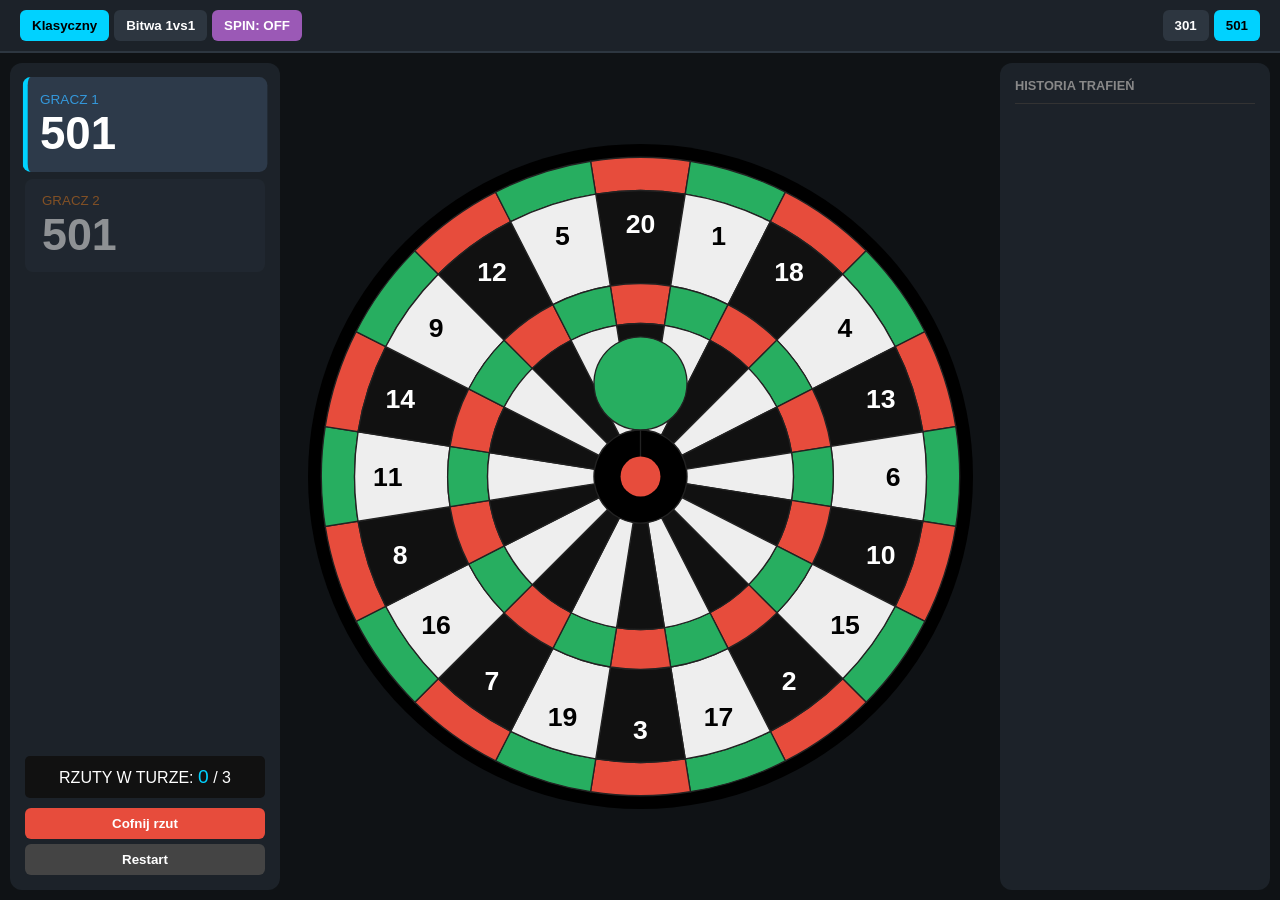
==== commit 4e19041b: "bug fixes" ====
--- a/index.html
+++ b/index.html
@@ -3,7 +3,7 @@
 <head>
     <meta charset="UTF-8">
     <meta name="viewport" content="width=device-width, initial-scale=1.0, maximum-scale=1.0, user-scalable=no">
-    <title>Dart Pro - Spin Fixed</title>
+    <title>Dart Pro - Spin Tracker</title>
     <style>
         :root {
             --bg: #0f1215; --panel: #1c2229; --accent: #00d2ff;
@@ -13,25 +13,28 @@
         body {
             margin: 0; padding: 0; background: var(--bg); color: white;
             font-family: 'Segoe UI', sans-serif; display: flex; flex-direction: column;
-            height: 100vh; width: 100vw; overflow: hidden;
-            user-select: none; -webkit-user-select: none; /* Blokada zaznaczania */
+            height: 100vh; width: 100vw; overflow: hidden; user-select: none;
         }
 
         header {
             flex: 0 0 auto; background: var(--panel); padding: 10px 20px; 
             display: flex; justify-content: space-between; align-items: center; 
-            border-bottom: 2px solid #2d3640; z-index: 10; gap: 10px;
-        }
-
-        #game-wrapper { flex: 1; display: flex; width: 100%; padding: 10px; box-sizing: border-box; gap: 10px; min-height: 0; }
+            border-bottom: 2px solid #2d3640; z-index: 10;
+        }
+
+        #game-wrapper { flex: 1; display: flex; padding: 10px; gap: 10px; min-height: 0; }
         .side-panel { flex: 0 0 240px; background: var(--panel); padding: 15px; border-radius: 12px; display: flex; flex-direction: column; }
 
-        #board-container { flex: 1; display: flex; align-items: center; justify-content: center; position: relative; overflow: hidden; }
-        
-        #dartboard { 
-            max-height: 95%; max-width: 95%; aspect-ratio: 1/1; 
-            touch-action: none; filter: drop-shadow(0 0 20px rgba(0,0,0,0.5));
-        }
+        #board-container { flex: 1; display: flex; align-items: center; justify-content: center; position: relative; }
+        #dartboard { max-height: 95%; max-width: 95%; aspect-ratio: 1/1; touch-action: none; }
+
+        .player-card { padding: 12px; border-radius: 8px; margin-bottom: 8px; border-left: 5px solid transparent; background: #252d37; opacity: 0.5; transition: 0.3s; }
+        .player-card.active { opacity: 1; border-left-color: var(--accent); background: #2d3a4a; transform: scale(1.02); }
+        .score-val { font-size: 2.8rem; font-weight: 900; }
+        
+        .marker { stroke: #000; stroke-width: 1.5; filter: drop-shadow(0 0 2px rgba(0,0,0,0.5)); pointer-events: none; }
+        .marker-p1 { fill: var(--p1); }
+        .marker-p2 { fill: var(--p2); }
 
         #win-overlay {
             position: absolute; top: 0; left: 0; width: 100%; height: 100%;
@@ -39,24 +42,11 @@
             display: none; flex-direction: column; align-items: center; justify-content: center; z-index: 100;
         }
 
-        .win-card { background: var(--panel); padding: 40px; border-radius: 20px; text-align: center; border: 2px solid var(--win); }
-        
-        .player-card { padding: 12px; border-radius: 8px; margin-bottom: 8px; border-left: 5px solid transparent; background: #252d37; opacity: 0.6; }
-        .player-card.active { opacity: 1; border-left-color: var(--accent); background: #2d3a4a; }
-        .score-val { font-size: 2.8rem; font-weight: 900; line-height: 1; }
-        
-        #history-container { flex: 1; overflow-y: auto; margin-top: 10px; border-top: 1px solid #333; }
-        .hist-row { display: flex; justify-content: space-between; padding: 6px 0; border-bottom: 1px solid #2d3640; font-size: 0.8rem; }
-        
         .btn-group { display: flex; gap: 5px; }
         button { background: #2d3640; border: none; color: white; padding: 8px 12px; border-radius: 6px; cursor: pointer; font-weight: bold; }
         button.active-opt { background: var(--accent); color: black; }
-        .btn-spin { background: #9b59b6; }
-        .btn-spin.active-opt { background: #f39c12; }
-
-        .marker { fill: #fff; stroke: #000; stroke-width: 1.5; pointer-events: none; }
-
-        @media (max-width: 1000px) { #game-wrapper { flex-direction: column; } .side-panel { flex: none; width: 100%; max-height: 200px; } }
+        
+        @media (max-width: 1000px) { #game-wrapper { flex-direction: column; } .side-panel { flex: none; width: 100%; } }
     </style>
 </head>
 <body>
@@ -65,9 +55,8 @@
     <div class="btn-group">
         <button id="mode-classic" class="active-opt" onclick="setGameMode('classic')">Klasyczny</button>
         <button id="mode-battle" onclick="setGameMode('battle')">Bitwa 1vs1</button>
-        <button id="btn-spin" class="btn-spin" onclick="toggleSpin()">SPIN: OFF</button>
-    </div>
-    
+        <button id="btn-spin" style="background:#9b59b6;" onclick="toggleSpin()">SPIN: OFF</button>
+    </div>
     <div id="classic-scores" class="btn-group">
         <button class="score-opt" onclick="setStartScore(301)">301</button>
         <button class="score-opt active-opt" onclick="setStartScore(501)">501</button>
@@ -84,26 +73,29 @@
             <small style="color:var(--p2)">GRACZ 2</small>
             <div id="p2-score" class="score-val">501</div>
         </div>
-        <div style="text-align:center; padding: 10px; background: #111; border-radius: 5px;">
-            RZUTY: <span id="throws-count">0</span> / <span id="max-throws">3</span>
-        </div>
-        <button onclick="undoLastMove()" style="background:#e74c3c; margin-top:10px;">Cofnij</button>
+        <div style="text-align:center; padding: 10px; background: #111; border-radius: 5px; margin-top: auto;">
+            RZUTY W TURZE: <span id="throws-count" style="color:var(--accent); font-size: 1.2rem;">0</span> / <span id="max-throws">3</span>
+        </div>
+        <button onclick="undoLastMove()" style="background:#e74c3c; margin-top:10px;">Cofnij rzut</button>
+        <button onclick="resetGame()" style="background:#444; margin-top:5px;">Restart</button>
     </div>
 
     <div id="board-container">
         <div id="win-overlay">
-            <div class="win-card">
-                <div id="winner-name" style="font-size: 3rem; font-weight: 900; margin-bottom: 10px;">GRACZ 1</div>
-                <div id="winner-stats" style="font-size: 1.5rem; color: #888; margin-bottom: 20px;"></div>
-                <button onclick="resetGame()" style="background:var(--win); padding: 15px 30px; border-radius: 10px; color: white; font-weight: bold; border:none;">ZAGRAJ PONOWNIE</button>
+            <div style="text-align:center; background:var(--panel); padding:40px; border-radius:20px; border:2px solid var(--win);">
+                <div id="winner-name" style="font-size: 3rem; font-weight: 900;"></div>
+                <div id="winner-stats" style="font-size: 1.5rem; color: #888; margin: 20px 0;"></div>
+                <button onclick="resetGame()" style="background:var(--win); padding: 15px 30px; border-radius:10px; color:white; border:none; font-weight:bold;">NOWA GRA</button>
             </div>
         </div>
         <svg id="dartboard" viewBox="-250 -250 500 500"></svg>
     </div>
 
     <div class="side-panel">
-        <strong style="font-size: 0.8rem; color: #888;">HISTORIA</strong>
-        <div id="history-container"><div id="history-list"></div></div>
+        <strong style="font-size: 0.8rem; color: #888;">HISTORIA TRAFIEŃ</strong>
+        <div id="history-container" style="flex:1; overflow-y:auto; margin-top:10px; border-top:1px solid #333;">
+            <div id="history-list"></div>
+        </div>
     </div>
 </div>
 
@@ -123,45 +115,28 @@
             const rad = (d) => (d - 90) * Math.PI / 180;
             const s1 = {x: r1*Math.cos(rad(start)), y: r1*Math.sin(rad(start))}, e1 = {x: r1*Math.cos(rad(end)), y: r1*Math.sin(rad(end))};
             const s2 = {x: r2*Math.cos(rad(start)), y: r2*Math.sin(rad(start))}, e2 = {x: r2*Math.cos(rad(end)), y: r2*Math.sin(rad(end))};
-            const path = document.createElementNS("http://www.w3.org/2000/svg", "path");
-            path.setAttribute("d", `M${s1.x},${s1.y} A${r1},${r1} 0 0 1 ${e1.x},${e1.y} L${e2.x},${e2.y} A${r2},${r2} 0 0 0 ${s2.x},${s2.y} Z`);
-            path.setAttribute("fill", fill); path.setAttribute("stroke", "#222"); return path;
+            return `<path d="M${s1.x},${s1.y} A${r1},${r1} 0 0 1 ${e1.x},${e1.y} L${e2.x},${e2.y} A${r2},${r2} 0 0 0 ${s2.x},${s2.y} Z" fill="${fill}" stroke="#222" />`;
         };
 
-        const bg = document.createElementNS("http://www.w3.org/2000/svg", "circle");
-        bg.setAttribute("r", "250"); bg.setAttribute("fill", "#000"); svg.appendChild(bg);
-        
-        const g = document.createElementNS("http://www.w3.org/2000/svg", "g"); g.id = "main-group";
-        
+        let boardHtml = `<circle r="250" fill="black" /> <g id="main-group">`;
         for (let i = 0; i < 20; i++) {
             const start = i * 18 - 9, end = (i + 1) * 18 - 9, isEven = i % 2 === 0;
-            g.appendChild(createArc(R.doubleIn, R.doubleOut, start, end, isEven ? "#e74c3c" : "#27ae60"));
-            g.appendChild(createArc(R.tripleOut, R.doubleIn, start, end, isEven ? "#111" : "#eee"));
-            g.appendChild(createArc(R.tripleIn, R.tripleOut, start, end, isEven ? "#e74c3c" : "#27ae60"));
-            g.appendChild(createArc(R.bullOuter, R.tripleIn, start, end, isEven ? "#111" : "#eee"));
-            
+            boardHtml += createArc(R.doubleIn, R.doubleOut, start, end, isEven ? "#e74c3c" : "#27ae60");
+            boardHtml += createArc(R.tripleOut, R.doubleIn, start, end, isEven ? "#111" : "#eee");
+            boardHtml += createArc(R.tripleIn, R.tripleOut, start, end, isEven ? "#e74c3c" : "#27ae60");
+            boardHtml += createArc(R.bullOuter, R.tripleIn, start, end, isEven ? "#111" : "#eee");
             const ang = (i*18-90)*Math.PI/180;
-            const text = document.createElementNS("http://www.w3.org/2000/svg", "text");
-            text.setAttribute("x", 190*Math.cos(ang)); text.setAttribute("y", 190*Math.sin(ang)+7);
-            text.setAttribute("fill", isEven ? "white" : "black"); text.setAttribute("text-anchor", "middle");
-            text.setAttribute("font-size", "20"); text.setAttribute("font-weight", "bold");
-            text.setAttribute("style", "pointer-events: none;");
-            text.textContent = SECTORS[i]; g.appendChild(text);
-        }
-        
-        g.appendChild(createArc(0, R.bullOuter, 0, 360, "#27ae60"));
-        const b50 = document.createElementNS("http://www.w3.org/2000/svg", "circle");
-        b50.setAttribute("r", R.bullInner); b50.setAttribute("fill", "#e74c3c"); g.appendChild(b50);
-        
-        const ml = document.createElementNS("http://www.w3.org/2000/svg", "g"); ml.id = "m-layer"; 
-        g.appendChild(ml);
-        
-        svg.appendChild(g);
+            boardHtml += `<text x="${190*Math.cos(ang)}" y="${190*Math.sin(ang)+7}" fill="${isEven ? 'white' : 'black'}" text-anchor="middle" font-size="20" font-weight="bold" style="pointer-events:none;">${SECTORS[i]}</text>`;
+        }
+        boardHtml += createArc(0, R.bullOuter, 0, 360, "#27ae60");
+        boardHtml += `<circle r="${R.bullInner}" fill="#e74c3c" />`;
+        boardHtml += `<g id="m-layer"></g> </g>`; // m-layer jest wewnątrz main-group!
+        svg.innerHTML = boardHtml;
     }
 
     function animate() {
         if (game.isSpinning) {
-            game.currentRotation = (game.currentRotation + 1.2) % 360; 
+            game.currentRotation = (game.currentRotation + 1.5) % 360; 
             document.getElementById('main-group').setAttribute('transform', `rotate(${game.currentRotation}, 0, 0)`);
         }
         requestAnimationFrame(animate);
@@ -171,7 +146,7 @@
         game.isSpinning = !game.isSpinning;
         const btn = document.getElementById('btn-spin');
         btn.innerText = `SPIN: ${game.isSpinning ? 'ON' : 'OFF'}`;
-        btn.classList.toggle('active-opt');
+        btn.style.background = game.isSpinning ? '#f39c12' : '#9b59b6';
         if (!game.isSpinning) {
             game.currentRotation = 0;
             document.getElementById('main-group').setAttribute('transform', `rotate(0)`);
@@ -180,17 +155,14 @@
 
     function processShot(clientX, clientY) {
         if (document.getElementById('win-overlay').style.display === 'flex') return;
-        
         const rect = svg.getBoundingClientRect();
         const rawX = (clientX - rect.left) * (500 / rect.width) - 250;
         const rawY = (clientY - rect.top) * (500 / rect.height) - 250;
         
-        // MOMENTALNE ZAMROŻENIE ROTACJI DO OBLICZEŃ
-        const rotationAtShot = game.currentRotation;
+        const shotRotation = game.currentRotation;
         const dist = Math.sqrt(rawX*rawX + rawY*rawY);
-        
         let visualAngle = (Math.atan2(rawY, rawX) * 180 / Math.PI + 90 + 360) % 360;
-        let correctedAngle = (visualAngle - rotationAtShot + 360) % 360;
+        let correctedAngle = (visualAngle - shotRotation + 360) % 360;
 
         let p = 0, label = "Miss";
         if (dist <= R.bullInner) { p = 50; label = "BULL"; }
@@ -203,12 +175,11 @@
             p = SECTORS[secIdx] * mult;
         }
 
-        // PRZELICZENIE WSPÓŁRZĘDNYCH DO WARSTWY OBROTOWEJ (Wbicie lotki)
-        const rad = (-rotationAtShot) * Math.PI / 180;
-        const localX = rawX * Math.cos(rad) - rawY * Math.sin(rad);
-        const localY = rawX * Math.sin(rad) + rawY * Math.cos(rad);
-        
-        handleLogic(p, label, localX, localY);
+        const rad = (-shotRotation) * Math.PI / 180;
+        const lx = rawX * Math.cos(rad) - rawY * Math.sin(rad);
+        const ly = rawX * Math.sin(rad) + rawY * Math.cos(rad);
+        
+        handleLogic(p, label, lx, ly);
     }
 
     function handleLogic(p, label, lx, ly) {
@@ -224,15 +195,12 @@
 
         game.throws++;
         updateUI();
-        if (game.throws >= game.maxThrows) setTimeout(nextTurn, 600);
-    }
-
-    function showWin(player) {
-        document.getElementById('win-overlay').style.display = 'flex';
-        const winName = document.getElementById('winner-name');
-        winName.innerText = player === 0 ? "REMIS" : `GRACZ ${player}`;
-        winName.style.color = player === 1 ? 'var(--p1)' : (player === 2 ? 'var(--p2)' : '#fff');
-        document.getElementById('winner-stats').innerText = `${game.scores[1]} - ${game.scores[2]}`;
+        if (game.throws >= game.maxThrows) {
+            setTimeout(() => {
+                document.getElementById('m-layer').innerHTML = ''; // Czyścimy markery przed zmianą gracza
+                nextTurn();
+            }, 1000); // Dajemy 1 sekundę na podejrzenie ostatniego rzutu
+        }
     }
 
     function nextTurn() {
@@ -243,7 +211,8 @@
             }
             game.currentRound++;
         }
-        game.throws = 0; game.currentPlayer = game.currentPlayer === 1 ? 2 : 1;
+        game.throws = 0;
+        game.currentPlayer = game.currentPlayer === 1 ? 2 : 1;
         updateUI();
     }
 
@@ -251,36 +220,30 @@
         document.getElementById('p1-score').innerText = game.scores[1];
         document.getElementById('p2-score').innerText = game.scores[2];
         document.getElementById('throws-count').innerText = game.throws;
-        document.getElementById('max-throws').innerText = game.maxThrows;
         document.getElementById('p1-card').className = 'player-card' + (game.currentPlayer === 1 ? ' active' : '');
         document.getElementById('p2-card').className = 'player-card' + (game.currentPlayer === 2 ? ' active' : '');
         
         const list = document.getElementById('history-list');
         list.innerHTML = '';
         [...game.fullHistory].reverse().forEach(s => {
-            const row = document.createElement('div');
-            row.className = 'hist-row';
-            row.innerHTML = `<span>G${s.player} (R${s.round}): ${s.label}</span><span>${game.mode === 'classic' ? '-' : '+'}${s.points}</span>`;
-            list.appendChild(row);
+            list.innerHTML += `<div class="hist-row"><span>G${s.player}: ${s.label}</span><span>${game.mode === 'classic' ? '-' : '+'}${s.points}</span></div>`;
         });
 
+        // Rysujemy markery TYLKO dla obecnej tury, żeby wiedzieć gdzie się trafiło
         const mLayer = document.getElementById('m-layer');
         mLayer.innerHTML = '';
         game.fullHistory.filter(h => h.player === game.currentPlayer && h.round === game.currentRound).forEach(s => {
             const m = document.createElementNS("http://www.w3.org/2000/svg", "circle");
             m.setAttribute("cx", s.lx); m.setAttribute("cy", s.ly); m.setAttribute("r", "6");
-            m.setAttribute("class", "marker"); mLayer.appendChild(m);
+            m.setAttribute("class", `marker marker-p${s.player}`);
+            mLayer.appendChild(m);
         });
     }
 
-    function undoLastMove() {
-        if (game.fullHistory.length === 0) return;
-        const last = game.fullHistory.pop();
-        if (last.player !== game.currentPlayer) { game.currentPlayer = last.player; game.currentRound = last.round; }
-        if (game.mode === 'classic') { if (!last.isBust) game.scores[last.player] += last.points; }
-        else { game.scores[last.player] -= last.points; }
-        game.throws--; if (game.throws < 0) game.throws = game.maxThrows - 1;
-        updateUI();
+    function showWin(player) {
+        document.getElementById('win-overlay').style.display = 'flex';
+        document.getElementById('winner-name').innerText = player === 0 ? "REMIS" : `WYGRYWA GRACZ ${player}`;
+        document.getElementById('winner-stats').innerText = `Wynik końcowy: ${game.scores[1]} - ${game.scores[2]}`;
     }
 
     function setGameMode(mode) {
@@ -291,25 +254,21 @@
         resetGame();
     }
 
-    function setStartScore(val) { 
-        game.startScore = val; 
-        document.querySelectorAll('.score-opt').forEach(b => b.classList.toggle('active-opt', parseInt(b.innerText) === val));
-        resetGame(); 
-    }
-
     function resetGame() {
         document.getElementById('win-overlay').style.display = 'none';
         game.currentPlayer = 1; game.throws = 0; game.currentRound = 1; game.fullHistory = [];
         if (game.mode === 'classic') { game.scores = { 1: game.startScore, 2: game.startScore }; game.maxThrows = 3; }
         else { game.scores = { 1: 0, 2: 0 }; game.maxThrows = 5; }
+        document.getElementById('m-layer').innerHTML = '';
         updateUI();
     }
+
+    function setStartScore(val) { game.startScore = val; resetGame(); }
 
     svg.addEventListener('mousedown', (e) => processShot(e.clientX, e.clientY));
     svg.addEventListener('touchstart', (e) => {
         e.preventDefault();
-        const touch = e.touches[0];
-        processShot(touch.clientX, touch.clientY);
+        processShot(e.touches[0].clientX, e.touches[0].clientY);
     }, {passive: false});
 
     drawBoard(); resetGame(); animate();
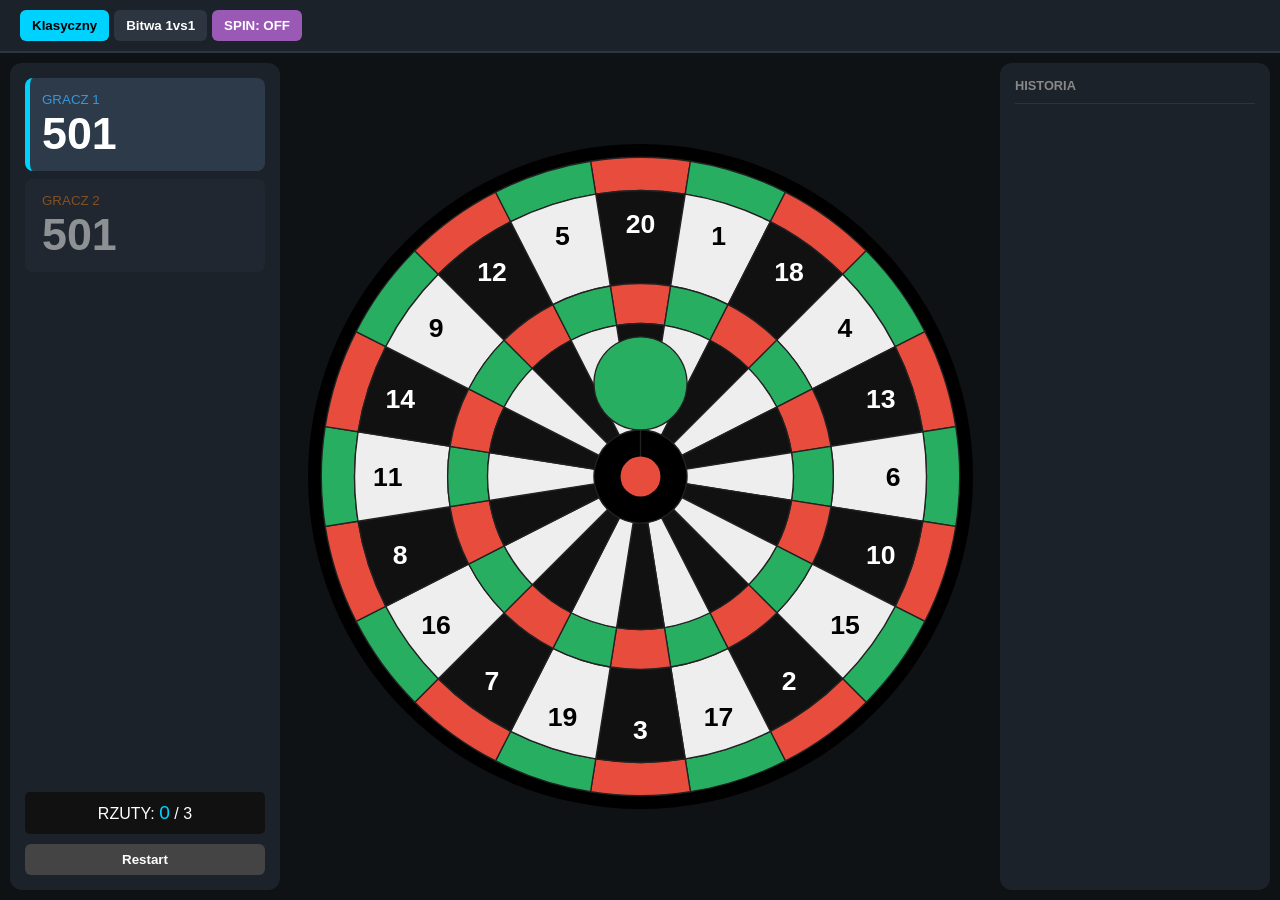
==== commit a61ead8d: "fixing spin" ====
--- a/index.html
+++ b/index.html
@@ -3,7 +3,7 @@
 <head>
     <meta charset="UTF-8">
     <meta name="viewport" content="width=device-width, initial-scale=1.0, maximum-scale=1.0, user-scalable=no">
-    <title>Dart Pro - Spin Tracker</title>
+    <title>Dart Pro - Spin Master Ultimate</title>
     <style>
         :root {
             --bg: #0f1215; --panel: #1c2229; --accent: #00d2ff;
@@ -16,29 +16,24 @@
             height: 100vh; width: 100vw; overflow: hidden; user-select: none;
         }
 
-        header {
-            flex: 0 0 auto; background: var(--panel); padding: 10px 20px; 
-            display: flex; justify-content: space-between; align-items: center; 
-            border-bottom: 2px solid #2d3640; z-index: 10;
-        }
+        header { flex: 0 0 auto; background: var(--panel); padding: 10px 20px; display: flex; justify-content: space-between; align-items: center; border-bottom: 2px solid #2d3640; z-index: 10; }
 
         #game-wrapper { flex: 1; display: flex; padding: 10px; gap: 10px; min-height: 0; }
         .side-panel { flex: 0 0 240px; background: var(--panel); padding: 15px; border-radius: 12px; display: flex; flex-direction: column; }
 
         #board-container { flex: 1; display: flex; align-items: center; justify-content: center; position: relative; }
-        #dartboard { max-height: 95%; max-width: 95%; aspect-ratio: 1/1; touch-action: none; }
+        #dartboard { max-height: 95%; max-width: 95%; aspect-ratio: 1/1; touch-action: none; cursor: crosshair; }
 
         .player-card { padding: 12px; border-radius: 8px; margin-bottom: 8px; border-left: 5px solid transparent; background: #252d37; opacity: 0.5; transition: 0.3s; }
-        .player-card.active { opacity: 1; border-left-color: var(--accent); background: #2d3a4a; transform: scale(1.02); }
+        .player-card.active { opacity: 1; border-left-color: var(--accent); background: #2d3a4a; }
         .score-val { font-size: 2.8rem; font-weight: 900; }
         
-        .marker { stroke: #000; stroke-width: 1.5; filter: drop-shadow(0 0 2px rgba(0,0,0,0.5)); pointer-events: none; }
-        .marker-p1 { fill: var(--p1); }
-        .marker-p2 { fill: var(--p2); }
+        .marker { stroke: #000; stroke-width: 1.5; pointer-events: none; animation: dartIn 0.1s ease-out; }
+        @keyframes dartIn { from { transform: scale(3); opacity: 0; } to { transform: scale(1); opacity: 1; } }
 
         #win-overlay {
             position: absolute; top: 0; left: 0; width: 100%; height: 100%;
-            background: rgba(15, 18, 21, 0.9); backdrop-filter: blur(8px);
+            background: rgba(15, 18, 21, 0.95); backdrop-filter: blur(10px);
             display: none; flex-direction: column; align-items: center; justify-content: center; z-index: 100;
         }
 
@@ -57,10 +52,6 @@
         <button id="mode-battle" onclick="setGameMode('battle')">Bitwa 1vs1</button>
         <button id="btn-spin" style="background:#9b59b6;" onclick="toggleSpin()">SPIN: OFF</button>
     </div>
-    <div id="classic-scores" class="btn-group">
-        <button class="score-opt" onclick="setStartScore(301)">301</button>
-        <button class="score-opt active-opt" onclick="setStartScore(501)">501</button>
-    </div>
 </header>
 
 <div id="game-wrapper">
@@ -74,10 +65,9 @@
             <div id="p2-score" class="score-val">501</div>
         </div>
         <div style="text-align:center; padding: 10px; background: #111; border-radius: 5px; margin-top: auto;">
-            RZUTY W TURZE: <span id="throws-count" style="color:var(--accent); font-size: 1.2rem;">0</span> / <span id="max-throws">3</span>
-        </div>
-        <button onclick="undoLastMove()" style="background:#e74c3c; margin-top:10px;">Cofnij rzut</button>
-        <button onclick="resetGame()" style="background:#444; margin-top:5px;">Restart</button>
+            RZUTY: <span id="throws-count" style="color:var(--accent); font-size: 1.2rem;">0</span> / <span id="max-throws">3</span>
+        </div>
+        <button onclick="resetGame()" style="background:#444; margin-top:10px;">Restart</button>
     </div>
 
     <div id="board-container">
@@ -92,7 +82,7 @@
     </div>
 
     <div class="side-panel">
-        <strong style="font-size: 0.8rem; color: #888;">HISTORIA TRAFIEŃ</strong>
+        <strong style="font-size: 0.8rem; color: #888;">HISTORIA</strong>
         <div id="history-container" style="flex:1; overflow-y:auto; margin-top:10px; border-top:1px solid #333;">
             <div id="history-list"></div>
         </div>
@@ -118,25 +108,25 @@
             return `<path d="M${s1.x},${s1.y} A${r1},${r1} 0 0 1 ${e1.x},${e1.y} L${e2.x},${e2.y} A${r2},${r2} 0 0 0 ${s2.x},${s2.y} Z" fill="${fill}" stroke="#222" />`;
         };
 
-        let boardHtml = `<circle r="250" fill="black" /> <g id="main-group">`;
+        let html = `<circle r="250" fill="black" /> <g id="main-group">`;
         for (let i = 0; i < 20; i++) {
             const start = i * 18 - 9, end = (i + 1) * 18 - 9, isEven = i % 2 === 0;
-            boardHtml += createArc(R.doubleIn, R.doubleOut, start, end, isEven ? "#e74c3c" : "#27ae60");
-            boardHtml += createArc(R.tripleOut, R.doubleIn, start, end, isEven ? "#111" : "#eee");
-            boardHtml += createArc(R.tripleIn, R.tripleOut, start, end, isEven ? "#e74c3c" : "#27ae60");
-            boardHtml += createArc(R.bullOuter, R.tripleIn, start, end, isEven ? "#111" : "#eee");
+            html += createArc(R.doubleIn, R.doubleOut, start, end, isEven ? "#e74c3c" : "#27ae60");
+            html += createArc(R.tripleOut, R.doubleIn, start, end, isEven ? "#111" : "#eee");
+            html += createArc(R.tripleIn, R.tripleOut, start, end, isEven ? "#e74c3c" : "#27ae60");
+            html += createArc(R.bullOuter, R.tripleIn, start, end, isEven ? "#111" : "#eee");
             const ang = (i*18-90)*Math.PI/180;
-            boardHtml += `<text x="${190*Math.cos(ang)}" y="${190*Math.sin(ang)+7}" fill="${isEven ? 'white' : 'black'}" text-anchor="middle" font-size="20" font-weight="bold" style="pointer-events:none;">${SECTORS[i]}</text>`;
-        }
-        boardHtml += createArc(0, R.bullOuter, 0, 360, "#27ae60");
-        boardHtml += `<circle r="${R.bullInner}" fill="#e74c3c" />`;
-        boardHtml += `<g id="m-layer"></g> </g>`; // m-layer jest wewnątrz main-group!
-        svg.innerHTML = boardHtml;
+            html += `<text x="${190*Math.cos(ang)}" y="${190*Math.sin(ang)+7}" fill="${isEven ? 'white' : 'black'}" text-anchor="middle" font-size="20" font-weight="bold" style="pointer-events:none;">${SECTORS[i]}</text>`;
+        }
+        html += createArc(0, R.bullOuter, 0, 360, "#27ae60");
+        html += `<circle r="${R.bullInner}" fill="#e74c3c" />`;
+        html += `<g id="m-layer"></g> </g>`;
+        svg.innerHTML = html;
     }
 
     function animate() {
         if (game.isSpinning) {
-            game.currentRotation = (game.currentRotation + 1.5) % 360; 
+            game.currentRotation = (game.currentRotation + 1.8) % 360; 
             document.getElementById('main-group').setAttribute('transform', `rotate(${game.currentRotation}, 0, 0)`);
         }
         requestAnimationFrame(animate);
@@ -155,14 +145,15 @@
 
     function processShot(clientX, clientY) {
         if (document.getElementById('win-overlay').style.display === 'flex') return;
+        
         const rect = svg.getBoundingClientRect();
         const rawX = (clientX - rect.left) * (500 / rect.width) - 250;
         const rawY = (clientY - rect.top) * (500 / rect.height) - 250;
         
-        const shotRotation = game.currentRotation;
+        const shotRot = game.currentRotation;
         const dist = Math.sqrt(rawX*rawX + rawY*rawY);
-        let visualAngle = (Math.atan2(rawY, rawX) * 180 / Math.PI + 90 + 360) % 360;
-        let correctedAngle = (visualAngle - shotRotation + 360) % 360;
+        let visAngle = (Math.atan2(rawY, rawX) * 180 / Math.PI + 90 + 360) % 360;
+        let correctedAngle = (visAngle - shotRot + 360) % 360;
 
         let p = 0, label = "Miss";
         if (dist <= R.bullInner) { p = 50; label = "BULL"; }
@@ -175,35 +166,48 @@
             p = SECTORS[secIdx] * mult;
         }
 
-        const rad = (-shotRotation) * Math.PI / 180;
+        // KLUCZOWE: Obliczanie lokalnej pozycji WBICIA względem grupy obrotowej
+        const rad = (-shotRot) * Math.PI / 180;
         const lx = rawX * Math.cos(rad) - rawY * Math.sin(rad);
         const ly = rawX * Math.sin(rad) + rawY * Math.cos(rad);
         
-        handleLogic(p, label, lx, ly);
-    }
-
-    function handleLogic(p, label, lx, ly) {
+        // Tworzymy marker fizycznie i wpinamy go do tarczy
+        const m = document.createElementNS("http://www.w3.org/2000/svg", "circle");
+        m.setAttribute("cx", lx); m.setAttribute("cy", ly); m.setAttribute("r", "6");
+        m.setAttribute("class", "marker");
+        m.setAttribute("fill", game.currentPlayer === 1 ? 'var(--p1)' : 'var(--p2)');
+        document.getElementById('m-layer').appendChild(m);
+
+        handleLogic(p, label);
+    }
+
+    function handleLogic(p, label) {
         const isBust = (game.mode === 'classic' && (game.scores[game.currentPlayer] - p < 0 || game.scores[game.currentPlayer] - p === 1));
-        game.fullHistory.push({ player: game.currentPlayer, points: p, label, lx, ly, isBust, round: game.currentRound });
-
-        if (game.mode === 'classic') {
-            if (!isBust) {
-                game.scores[game.currentPlayer] -= p;
-                if (game.scores[game.currentPlayer] === 0) return showWin(game.currentPlayer);
-            }
-        } else { game.scores[game.currentPlayer] += p; }
-
+        
+        if (game.mode === 'classic' && !isBust) {
+            game.scores[game.currentPlayer] -= p;
+            if (game.scores[game.currentPlayer] === 0) return showWin(game.currentPlayer);
+        } else if (game.mode === 'battle') {
+            game.scores[game.currentPlayer] += p;
+        }
+
+        game.fullHistory.push({ player: game.currentPlayer, points: p, label });
         game.throws++;
-        updateUI();
+        
+        document.getElementById('p1-score').innerText = game.scores[1];
+        document.getElementById('p2-score').innerText = game.scores[2];
+        document.getElementById('throws-count').innerText = game.throws;
+
+        const hist = document.getElementById('history-list');
+        hist.innerHTML = `<div style="padding:5px; border-bottom:1px solid #333; font-size:0.8rem">G${game.currentPlayer}: ${label} (${p})</div>` + hist.innerHTML;
+
         if (game.throws >= game.maxThrows) {
-            setTimeout(() => {
-                document.getElementById('m-layer').innerHTML = ''; // Czyścimy markery przed zmianą gracza
-                nextTurn();
-            }, 1000); // Dajemy 1 sekundę na podejrzenie ostatniego rzutu
+            setTimeout(nextTurn, 1000);
         }
     }
 
     function nextTurn() {
+        document.getElementById('m-layer').innerHTML = ''; // Czyścimy lotki przy zmianie tury
         if (game.mode === 'battle' && game.currentPlayer === 2) {
             if (game.currentRound >= 3) {
                 const w = game.scores[1] > game.scores[2] ? 1 : (game.scores[2] > game.scores[1] ? 2 : 0);
@@ -213,56 +217,31 @@
         }
         game.throws = 0;
         game.currentPlayer = game.currentPlayer === 1 ? 2 : 1;
-        updateUI();
-    }
-
-    function updateUI() {
+        document.getElementById('throws-count').innerText = "0";
+        document.getElementById('p1-card').className = 'player-card' + (game.currentPlayer === 1 ? ' active' : '');
+        document.getElementById('p2-card').className = 'player-card' + (game.currentPlayer === 2 ? ' active' : '');
+    }
+
+    function showWin(player) {
+        document.getElementById('win-overlay').style.display = 'flex';
+        document.getElementById('winner-name').innerText = player === 0 ? "REMIS" : `GRACZ ${player} WYGRYWA!`;
+        document.getElementById('winner-stats').innerText = `${game.scores[1]} - ${game.scores[2]}`;
+    }
+
+    function resetGame() {
+        document.getElementById('win-overlay').style.display = 'none';
+        document.getElementById('m-layer').innerHTML = '';
+        document.getElementById('history-list').innerHTML = '';
+        game.currentPlayer = 1; game.throws = 0; game.currentRound = 1;
+        game.scores = { 1: game.mode === 'classic' ? game.startScore : 0, 2: game.mode === 'classic' ? game.startScore : 0 };
         document.getElementById('p1-score').innerText = game.scores[1];
         document.getElementById('p2-score').innerText = game.scores[2];
-        document.getElementById('throws-count').innerText = game.throws;
-        document.getElementById('p1-card').className = 'player-card' + (game.currentPlayer === 1 ? ' active' : '');
-        document.getElementById('p2-card').className = 'player-card' + (game.currentPlayer === 2 ? ' active' : '');
-        
-        const list = document.getElementById('history-list');
-        list.innerHTML = '';
-        [...game.fullHistory].reverse().forEach(s => {
-            list.innerHTML += `<div class="hist-row"><span>G${s.player}: ${s.label}</span><span>${game.mode === 'classic' ? '-' : '+'}${s.points}</span></div>`;
-        });
-
-        // Rysujemy markery TYLKO dla obecnej tury, żeby wiedzieć gdzie się trafiło
-        const mLayer = document.getElementById('m-layer');
-        mLayer.innerHTML = '';
-        game.fullHistory.filter(h => h.player === game.currentPlayer && h.round === game.currentRound).forEach(s => {
-            const m = document.createElementNS("http://www.w3.org/2000/svg", "circle");
-            m.setAttribute("cx", s.lx); m.setAttribute("cy", s.ly); m.setAttribute("r", "6");
-            m.setAttribute("class", `marker marker-p${s.player}`);
-            mLayer.appendChild(m);
-        });
-    }
-
-    function showWin(player) {
-        document.getElementById('win-overlay').style.display = 'flex';
-        document.getElementById('winner-name').innerText = player === 0 ? "REMIS" : `WYGRYWA GRACZ ${player}`;
-        document.getElementById('winner-stats').innerText = `Wynik końcowy: ${game.scores[1]} - ${game.scores[2]}`;
-    }
-
-    function setGameMode(mode) {
-        game.mode = mode;
-        document.getElementById('mode-classic').classList.toggle('active-opt', mode === 'classic');
-        document.getElementById('mode-battle').classList.toggle('active-opt', mode === 'battle');
-        document.getElementById('classic-scores').style.display = mode === 'classic' ? 'flex' : 'none';
-        resetGame();
-    }
-
-    function resetGame() {
-        document.getElementById('win-overlay').style.display = 'none';
-        game.currentPlayer = 1; game.throws = 0; game.currentRound = 1; game.fullHistory = [];
-        if (game.mode === 'classic') { game.scores = { 1: game.startScore, 2: game.startScore }; game.maxThrows = 3; }
-        else { game.scores = { 1: 0, 2: 0 }; game.maxThrows = 5; }
-        document.getElementById('m-layer').innerHTML = '';
-        updateUI();
-    }
-
+        document.getElementById('throws-count').innerText = "0";
+        document.getElementById('p1-card').className = 'player-card active';
+        document.getElementById('p2-card').className = 'player-card';
+    }
+
+    function setGameMode(mode) { game.mode = mode; resetGame(); }
     function setStartScore(val) { game.startScore = val; resetGame(); }
 
     svg.addEventListener('mousedown', (e) => processShot(e.clientX, e.clientY));
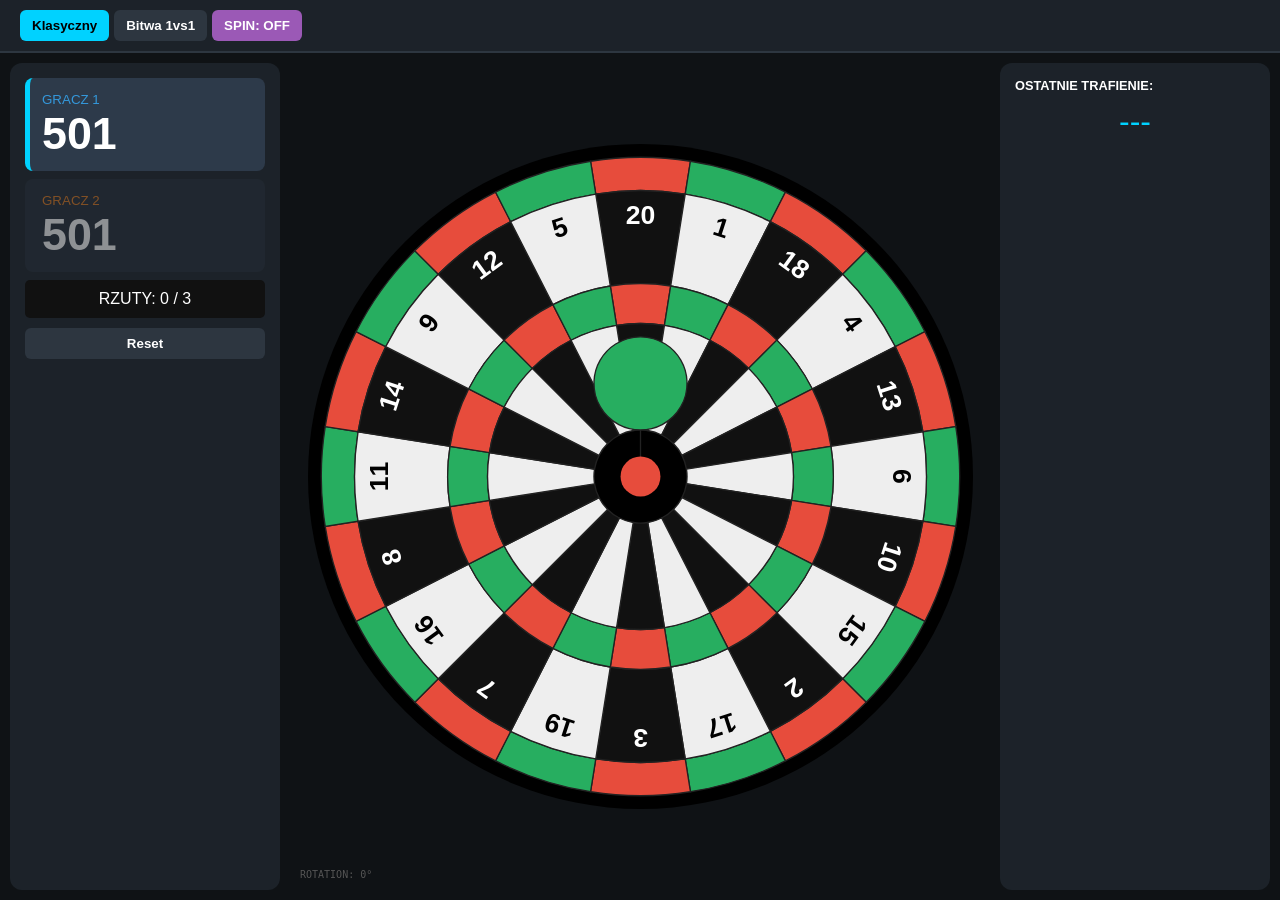
==== commit afdd9ee5: "spin to win" ====
--- a/index.html
+++ b/index.html
@@ -3,7 +3,7 @@
 <head>
     <meta charset="UTF-8">
     <meta name="viewport" content="width=device-width, initial-scale=1.0, maximum-scale=1.0, user-scalable=no">
-    <title>Dart Pro - Spin Master Ultimate</title>
+    <title>Dart Pro - Spin Master Fixed v3</title>
     <style>
         :root {
             --bg: #0f1215; --panel: #1c2229; --accent: #00d2ff;
@@ -24,24 +24,22 @@
         #board-container { flex: 1; display: flex; align-items: center; justify-content: center; position: relative; }
         #dartboard { max-height: 95%; max-width: 95%; aspect-ratio: 1/1; touch-action: none; cursor: crosshair; }
 
-        .player-card { padding: 12px; border-radius: 8px; margin-bottom: 8px; border-left: 5px solid transparent; background: #252d37; opacity: 0.5; transition: 0.3s; }
+        .player-card { padding: 12px; border-radius: 8px; margin-bottom: 8px; border-left: 5px solid transparent; background: #252d37; opacity: 0.5; }
         .player-card.active { opacity: 1; border-left-color: var(--accent); background: #2d3a4a; }
         .score-val { font-size: 2.8rem; font-weight: 900; }
         
-        .marker { stroke: #000; stroke-width: 1.5; pointer-events: none; animation: dartIn 0.1s ease-out; }
-        @keyframes dartIn { from { transform: scale(3); opacity: 0; } to { transform: scale(1); opacity: 1; } }
+        .marker { stroke: white; stroke-width: 1; pointer-events: none; }
 
         #win-overlay {
             position: absolute; top: 0; left: 0; width: 100%; height: 100%;
-            background: rgba(15, 18, 21, 0.95); backdrop-filter: blur(10px);
-            display: none; flex-direction: column; align-items: center; justify-content: center; z-index: 100;
+            background: rgba(15, 18, 21, 0.95); display: none; flex-direction: column; align-items: center; justify-content: center; z-index: 100;
         }
 
         .btn-group { display: flex; gap: 5px; }
         button { background: #2d3640; border: none; color: white; padding: 8px 12px; border-radius: 6px; cursor: pointer; font-weight: bold; }
         button.active-opt { background: var(--accent); color: black; }
         
-        @media (max-width: 1000px) { #game-wrapper { flex-direction: column; } .side-panel { flex: none; width: 100%; } }
+        #debug-info { position: absolute; bottom: 10px; left: 10px; font-family: monospace; font-size: 10px; color: #555; pointer-events: none; }
     </style>
 </head>
 <body>
@@ -64,40 +62,38 @@
             <small style="color:var(--p2)">GRACZ 2</small>
             <div id="p2-score" class="score-val">501</div>
         </div>
-        <div style="text-align:center; padding: 10px; background: #111; border-radius: 5px; margin-top: auto;">
-            RZUTY: <span id="throws-count" style="color:var(--accent); font-size: 1.2rem;">0</span> / <span id="max-throws">3</span>
-        </div>
-        <button onclick="resetGame()" style="background:#444; margin-top:10px;">Restart</button>
+        <div style="text-align:center; padding: 10px; background: #111; border-radius: 5px;">
+            RZUTY: <span id="throws-count">0</span> / 3
+        </div>
+        <button onclick="resetGame()" style="margin-top:10px;">Reset</button>
     </div>
 
     <div id="board-container">
         <div id="win-overlay">
-            <div style="text-align:center; background:var(--panel); padding:40px; border-radius:20px; border:2px solid var(--win);">
-                <div id="winner-name" style="font-size: 3rem; font-weight: 900;"></div>
-                <div id="winner-stats" style="font-size: 1.5rem; color: #888; margin: 20px 0;"></div>
-                <button onclick="resetGame()" style="background:var(--win); padding: 15px 30px; border-radius:10px; color:white; border:none; font-weight:bold;">NOWA GRA</button>
-            </div>
+            <h1 id="winner-name"></h1>
+            <button onclick="resetGame()" style="background:var(--win); padding: 15px 30px; border-radius: 10px; color:white; border:none;">ZAGRAJ PONOWNIE</button>
         </div>
         <svg id="dartboard" viewBox="-250 -250 500 500"></svg>
+        <div id="debug-info">ROTATION: 0°</div>
     </div>
 
     <div class="side-panel">
-        <strong style="font-size: 0.8rem; color: #888;">HISTORIA</strong>
-        <div id="history-container" style="flex:1; overflow-y:auto; margin-top:10px; border-top:1px solid #333;">
-            <div id="history-list"></div>
-        </div>
+        <strong style="font-size: 0.8rem;">OSTATNIE TRAFIENIE:</strong>
+        <div id="last-hit" style="font-size: 2rem; text-align: center; margin-top: 10px; color: var(--accent);">---</div>
+        <div id="history-list" style="margin-top:20px; font-size: 0.8rem; overflow-y: auto; flex: 1;"></div>
     </div>
 </div>
 
 <script>
     const svg = document.getElementById('dartboard');
+    const debug = document.getElementById('debug-info');
     const SECTORS = [20, 1, 18, 4, 13, 6, 10, 15, 2, 17, 3, 19, 7, 16, 8, 11, 14, 9, 12, 5];
     const R = { doubleOut: 240, doubleIn: 215, tripleOut: 145, tripleIn: 115, bullOuter: 35, bullInner: 15 };
 
     let game = { 
-        mode: 'classic', isSpinning: false, currentRotation: 0, 
-        startScore: 501, currentPlayer: 1, scores: { 1: 501, 2: 501 }, 
-        throws: 0, maxThrows: 3, currentRound: 1, fullHistory: [] 
+        isSpinning: false, currentRotation: 0, 
+        currentPlayer: 1, scores: { 1: 501, 2: 501 }, 
+        throws: 0, mode: 'classic', startScore: 501
     };
 
     function drawBoard() {
@@ -115,8 +111,8 @@
             html += createArc(R.tripleOut, R.doubleIn, start, end, isEven ? "#111" : "#eee");
             html += createArc(R.tripleIn, R.tripleOut, start, end, isEven ? "#e74c3c" : "#27ae60");
             html += createArc(R.bullOuter, R.tripleIn, start, end, isEven ? "#111" : "#eee");
-            const ang = (i*18-90)*Math.PI/180;
-            html += `<text x="${190*Math.cos(ang)}" y="${190*Math.sin(ang)+7}" fill="${isEven ? 'white' : 'black'}" text-anchor="middle" font-size="20" font-weight="bold" style="pointer-events:none;">${SECTORS[i]}</text>`;
+            const ang = (i*18)*Math.PI/180;
+            html += `<text transform="rotate(${i*18}) translate(0, -190)" fill="${isEven ? 'white' : 'black'}" text-anchor="middle" font-size="20" font-weight="bold">${SECTORS[i]}</text>`;
         }
         html += createArc(0, R.bullOuter, 0, 360, "#27ae60");
         html += `<circle r="${R.bullInner}" fill="#e74c3c" />`;
@@ -126,17 +122,16 @@
 
     function animate() {
         if (game.isSpinning) {
-            game.currentRotation = (game.currentRotation + 1.8) % 360; 
+            game.currentRotation = (game.currentRotation + 1.2) % 360; 
             document.getElementById('main-group').setAttribute('transform', `rotate(${game.currentRotation}, 0, 0)`);
+            debug.innerText = `ROTATION: ${Math.floor(game.currentRotation)}°`;
         }
         requestAnimationFrame(animate);
     }
 
     function toggleSpin() {
         game.isSpinning = !game.isSpinning;
-        const btn = document.getElementById('btn-spin');
-        btn.innerText = `SPIN: ${game.isSpinning ? 'ON' : 'OFF'}`;
-        btn.style.background = game.isSpinning ? '#f39c12' : '#9b59b6';
+        document.getElementById('btn-spin').innerText = `SPIN: ${game.isSpinning ? 'ON' : 'OFF'}`;
         if (!game.isSpinning) {
             game.currentRotation = 0;
             document.getElementById('main-group').setAttribute('transform', `rotate(0)`);
@@ -147,110 +142,98 @@
         if (document.getElementById('win-overlay').style.display === 'flex') return;
         
         const rect = svg.getBoundingClientRect();
-        const rawX = (clientX - rect.left) * (500 / rect.width) - 250;
-        const rawY = (clientY - rect.top) * (500 / rect.height) - 250;
-        
-        const shotRot = game.currentRotation;
-        const dist = Math.sqrt(rawX*rawX + rawY*rawY);
-        let visAngle = (Math.atan2(rawY, rawX) * 180 / Math.PI + 90 + 360) % 360;
-        let correctedAngle = (visAngle - shotRot + 360) % 360;
-
-        let p = 0, label = "Miss";
-        if (dist <= R.bullInner) { p = 50; label = "BULL"; }
-        else if (dist <= R.bullOuter) { p = 25; label = "25"; }
-        else if (dist <= R.doubleOut) {
-            const secIdx = Math.floor(((correctedAngle + 9) % 360) / 18);
-            let mult = 1; label = SECTORS[secIdx];
-            if (dist >= R.doubleIn) { mult = 2; label = "D" + SECTORS[secIdx]; }
-            else if (dist >= R.tripleIn && dist <= R.tripleOut) { mult = 3; label = "T" + SECTORS[secIdx]; }
-            p = SECTORS[secIdx] * mult;
-        }
-
-        // KLUCZOWE: Obliczanie lokalnej pozycji WBICIA względem grupy obrotowej
-        const rad = (-shotRot) * Math.PI / 180;
-        const lx = rawX * Math.cos(rad) - rawY * Math.sin(rad);
-        const ly = rawX * Math.sin(rad) + rawY * Math.cos(rad);
-        
-        // Tworzymy marker fizycznie i wpinamy go do tarczy
+        const x = (clientX - rect.left) * (500 / rect.width) - 250;
+        const y = (clientY - rect.top) * (500 / rect.height) - 250;
+        
+        const dist = Math.sqrt(x*x + y*y);
+        if (dist > 250) return; // Kliknięcie poza tarczą
+
+        // 1. Oblicz kąt wizualny (gdzie kliknęliśmy na ekranie)
+        // atan2 zwraca radiany, zamieniamy na stopnie. +90 koryguje start od góry (20).
+        let clickAngle = (Math.atan2(y, x) * 180 / Math.PI) + 90;
+        if (clickAngle < 0) clickAngle += 360;
+
+        // 2. Odejmij rotację tarczy, aby znaleźć "kąt na tarczy"
+        let boardAngle = (clickAngle - game.currentRotation) % 360;
+        if (boardAngle < 0) boardAngle += 360;
+
+        // 3. Znajdź sektor (każdy ma 18 stopni, sektor 20 zaczyna się 9 stopni przed zerem)
+        const sectorIndex = Math.floor(((boardAngle + 9) % 360) / 18);
+        const pointsBase = SECTORS[sectorIndex];
+
+        let multiplier = 1;
+        let label = pointsBase.toString();
+
+        if (dist <= R.bullInner) { multiplier = 0; label = "BULL (50)"; game.currentPoints = 50; }
+        else if (dist <= R.bullOuter) { multiplier = 0; label = "25"; game.currentPoints = 25; }
+        else if (dist > R.doubleOut) { multiplier = 0; label = "0"; game.currentPoints = 0; }
+        else if (dist >= R.doubleIn) { multiplier = 2; label = "D" + pointsBase; }
+        else if (dist >= R.tripleIn && dist <= R.tripleOut) { multiplier = 3; label = "T" + pointsBase; }
+        
+        const totalPoints = multiplier === 0 ? game.currentPoints : pointsBase * multiplier;
+
+        // 4. Pozycja markera (musi być w układzie lokalnym tarczy)
+        const radLocal = (boardAngle - 90) * Math.PI / 180;
+        const lx = dist * Math.cos(radLocal);
+        const ly = dist * Math.sin(radLocal);
+
+        placeMarker(lx, ly);
+        handleScore(totalPoints, label);
+    }
+
+    function placeMarker(lx, ly) {
         const m = document.createElementNS("http://www.w3.org/2000/svg", "circle");
-        m.setAttribute("cx", lx); m.setAttribute("cy", ly); m.setAttribute("r", "6");
+        m.setAttribute("cx", lx); m.setAttribute("cy", ly); m.setAttribute("r", "5");
         m.setAttribute("class", "marker");
         m.setAttribute("fill", game.currentPlayer === 1 ? 'var(--p1)' : 'var(--p2)');
         document.getElementById('m-layer').appendChild(m);
-
-        handleLogic(p, label);
-    }
-
-    function handleLogic(p, label) {
-        const isBust = (game.mode === 'classic' && (game.scores[game.currentPlayer] - p < 0 || game.scores[game.currentPlayer] - p === 1));
-        
-        if (game.mode === 'classic' && !isBust) {
-            game.scores[game.currentPlayer] -= p;
-            if (game.scores[game.currentPlayer] === 0) return showWin(game.currentPlayer);
-        } else if (game.mode === 'battle') {
-            game.scores[game.currentPlayer] += p;
-        }
-
-        game.fullHistory.push({ player: game.currentPlayer, points: p, label });
+    }
+
+    function handleScore(p, label) {
+        game.scores[game.currentPlayer] -= p;
         game.throws++;
         
+        document.getElementById('last-hit').innerText = label;
         document.getElementById('p1-score').innerText = game.scores[1];
         document.getElementById('p2-score').innerText = game.scores[2];
         document.getElementById('throws-count').innerText = game.throws;
 
-        const hist = document.getElementById('history-list');
-        hist.innerHTML = `<div style="padding:5px; border-bottom:1px solid #333; font-size:0.8rem">G${game.currentPlayer}: ${label} (${p})</div>` + hist.innerHTML;
-
-        if (game.throws >= game.maxThrows) {
-            setTimeout(nextTurn, 1000);
+        if (game.scores[game.currentPlayer] <= 0) {
+            showWin(game.currentPlayer);
+        } else if (game.throws >= 3) {
+            setTimeout(nextTurn, 800);
         }
     }
 
     function nextTurn() {
-        document.getElementById('m-layer').innerHTML = ''; // Czyścimy lotki przy zmianie tury
-        if (game.mode === 'battle' && game.currentPlayer === 2) {
-            if (game.currentRound >= 3) {
-                const w = game.scores[1] > game.scores[2] ? 1 : (game.scores[2] > game.scores[1] ? 2 : 0);
-                return showWin(w);
-            }
-            game.currentRound++;
-        }
         game.throws = 0;
         game.currentPlayer = game.currentPlayer === 1 ? 2 : 1;
+        document.getElementById('m-layer').innerHTML = '';
         document.getElementById('throws-count').innerText = "0";
-        document.getElementById('p1-card').className = 'player-card' + (game.currentPlayer === 1 ? ' active' : '');
-        document.getElementById('p2-card').className = 'player-card' + (game.currentPlayer === 2 ? ' active' : '');
-    }
-
-    function showWin(player) {
+        document.getElementById('p1-card').classList.toggle('active');
+        document.getElementById('p2-card').classList.toggle('active');
+    }
+
+    function showWin(p) {
         document.getElementById('win-overlay').style.display = 'flex';
-        document.getElementById('winner-name').innerText = player === 0 ? "REMIS" : `GRACZ ${player} WYGRYWA!`;
-        document.getElementById('winner-stats').innerText = `${game.scores[1]} - ${game.scores[2]}`;
+        document.getElementById('winner-name').innerText = `GRACZ ${p} WYGRYWA!`;
     }
 
     function resetGame() {
+        game.scores = {1: 501, 2: 501};
+        game.throws = 0;
+        game.currentPlayer = 1;
         document.getElementById('win-overlay').style.display = 'none';
         document.getElementById('m-layer').innerHTML = '';
-        document.getElementById('history-list').innerHTML = '';
-        game.currentPlayer = 1; game.throws = 0; game.currentRound = 1;
-        game.scores = { 1: game.mode === 'classic' ? game.startScore : 0, 2: game.mode === 'classic' ? game.startScore : 0 };
-        document.getElementById('p1-score').innerText = game.scores[1];
-        document.getElementById('p2-score').innerText = game.scores[2];
-        document.getElementById('throws-count').innerText = "0";
-        document.getElementById('p1-card').className = 'player-card active';
-        document.getElementById('p2-card').className = 'player-card';
-    }
-
-    function setGameMode(mode) { game.mode = mode; resetGame(); }
-    function setStartScore(val) { game.startScore = val; resetGame(); }
+        document.getElementById('p1-score').innerText = '501';
+        document.getElementById('p2-score').innerText = '501';
+        document.getElementById('throws-count').innerText = '0';
+    }
+
+    function setGameMode(m) { game.mode = m; resetGame(); }
 
     svg.addEventListener('mousedown', (e) => processShot(e.clientX, e.clientY));
-    svg.addEventListener('touchstart', (e) => {
-        e.preventDefault();
-        processShot(e.touches[0].clientX, e.touches[0].clientY);
-    }, {passive: false});
-
-    drawBoard(); resetGame(); animate();
+    drawBoard(); animate();
 </script>
 </body>
 </html>
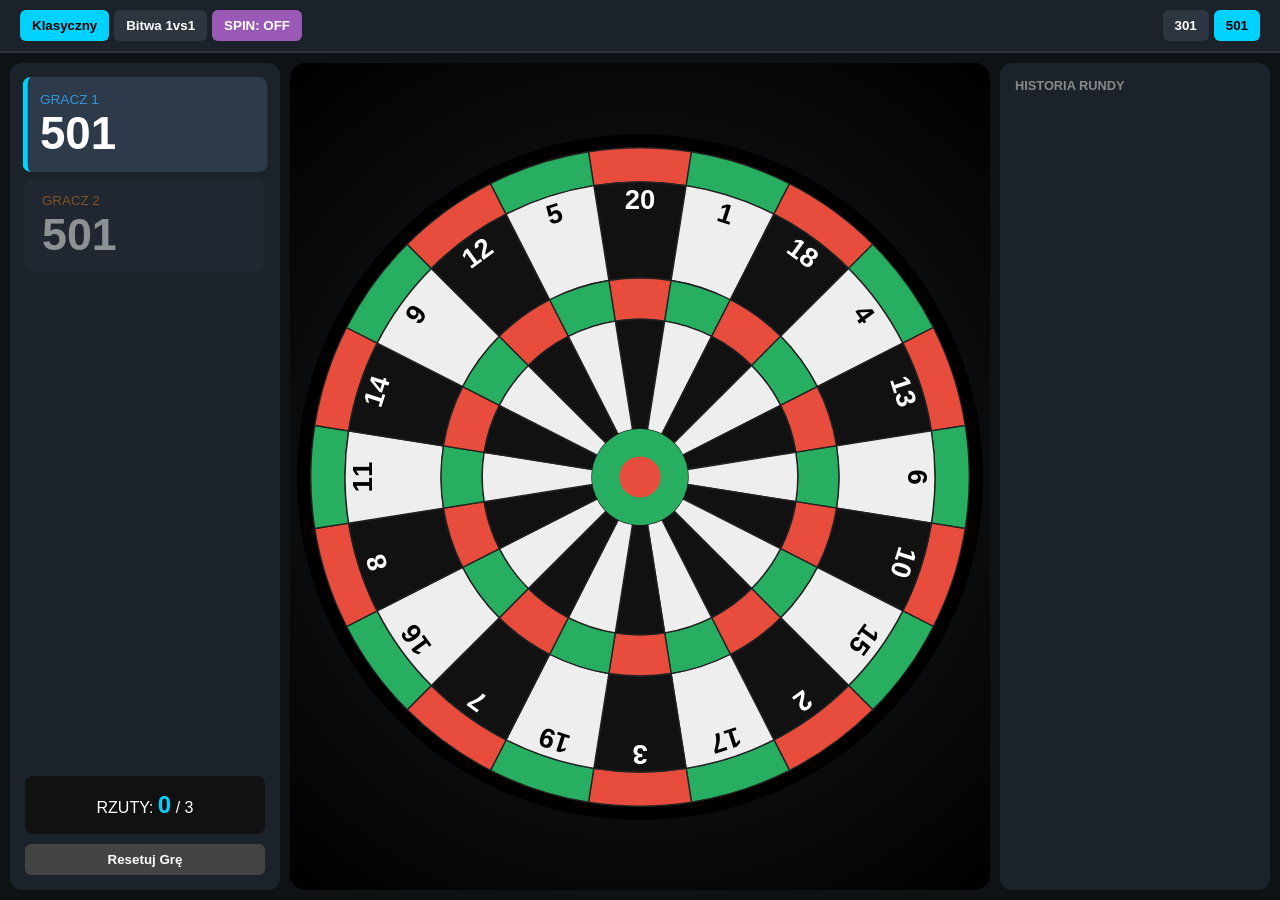
==== commit ee64d641: "spin spin spin" ====
--- a/index.html
+++ b/index.html
@@ -3,7 +3,7 @@
 <head>
     <meta charset="UTF-8">
     <meta name="viewport" content="width=device-width, initial-scale=1.0, maximum-scale=1.0, user-scalable=no">
-    <title>Dart Pro - Spin Master Fixed v3</title>
+    <title>Dart Pro - Full Version Fixed</title>
     <style>
         :root {
             --bg: #0f1215; --panel: #1c2229; --accent: #00d2ff;
@@ -16,30 +16,36 @@
             height: 100vh; width: 100vw; overflow: hidden; user-select: none;
         }
 
-        header { flex: 0 0 auto; background: var(--panel); padding: 10px 20px; display: flex; justify-content: space-between; align-items: center; border-bottom: 2px solid #2d3640; z-index: 10; }
+        header {
+            flex: 0 0 auto; background: var(--panel); padding: 10px 20px; 
+            display: flex; justify-content: space-between; align-items: center; 
+            border-bottom: 2px solid #2d3640; z-index: 10;
+        }
 
         #game-wrapper { flex: 1; display: flex; padding: 10px; gap: 10px; min-height: 0; }
         .side-panel { flex: 0 0 240px; background: var(--panel); padding: 15px; border-radius: 12px; display: flex; flex-direction: column; }
 
-        #board-container { flex: 1; display: flex; align-items: center; justify-content: center; position: relative; }
-        #dartboard { max-height: 95%; max-width: 95%; aspect-ratio: 1/1; touch-action: none; cursor: crosshair; }
-
-        .player-card { padding: 12px; border-radius: 8px; margin-bottom: 8px; border-left: 5px solid transparent; background: #252d37; opacity: 0.5; }
-        .player-card.active { opacity: 1; border-left-color: var(--accent); background: #2d3a4a; }
+        #board-container { flex: 1; display: flex; align-items: center; justify-content: center; position: relative; background: radial-gradient(circle, #1a1f25, #000); border-radius: 15px; }
+        #dartboard { max-height: 98%; max-width: 98%; aspect-ratio: 1/1; touch-action: none; }
+
+        .player-card { padding: 12px; border-radius: 8px; margin-bottom: 8px; border-left: 5px solid transparent; background: #252d37; opacity: 0.5; transition: 0.3s; }
+        .player-card.active { opacity: 1; border-left-color: var(--accent); background: #2d3a4a; transform: scale(1.02); }
         .score-val { font-size: 2.8rem; font-weight: 900; }
         
-        .marker { stroke: white; stroke-width: 1; pointer-events: none; }
-
+        .marker { stroke: white; stroke-width: 1.5; pointer-events: none; }
+        
         #win-overlay {
             position: absolute; top: 0; left: 0; width: 100%; height: 100%;
-            background: rgba(15, 18, 21, 0.95); display: none; flex-direction: column; align-items: center; justify-content: center; z-index: 100;
+            background: rgba(15, 18, 21, 0.95); backdrop-filter: blur(8px);
+            display: none; flex-direction: column; align-items: center; justify-content: center; z-index: 100;
         }
 
         .btn-group { display: flex; gap: 5px; }
         button { background: #2d3640; border: none; color: white; padding: 8px 12px; border-radius: 6px; cursor: pointer; font-weight: bold; }
         button.active-opt { background: var(--accent); color: black; }
         
-        #debug-info { position: absolute; bottom: 10px; left: 10px; font-family: monospace; font-size: 10px; color: #555; pointer-events: none; }
+        #history-list { font-size: 0.85rem; overflow-y: auto; flex: 1; margin-top: 10px; }
+        .hist-item { padding: 5px 0; border-bottom: 1px solid #333; display: flex; justify-content: space-between; }
     </style>
 </head>
 <body>
@@ -50,6 +56,10 @@
         <button id="mode-battle" onclick="setGameMode('battle')">Bitwa 1vs1</button>
         <button id="btn-spin" style="background:#9b59b6;" onclick="toggleSpin()">SPIN: OFF</button>
     </div>
+    <div id="classic-scores" class="btn-group">
+        <button class="score-opt" id="opt-301" onclick="setStartScore(301)">301</button>
+        <button class="score-opt active-opt" id="opt-501" onclick="setStartScore(501)">501</button>
+    </div>
 </header>
 
 <div id="game-wrapper">
@@ -62,178 +72,191 @@
             <small style="color:var(--p2)">GRACZ 2</small>
             <div id="p2-score" class="score-val">501</div>
         </div>
-        <div style="text-align:center; padding: 10px; background: #111; border-radius: 5px;">
-            RZUTY: <span id="throws-count">0</span> / 3
-        </div>
-        <button onclick="resetGame()" style="margin-top:10px;">Reset</button>
+        <div style="text-align:center; padding: 15px; background: #111; border-radius: 8px; margin-top: auto;">
+            RZUTY: <span id="throws-count" style="color:var(--accent); font-size: 1.5rem; font-weight: 900;">0</span> / <span id="max-throws">3</span>
+        </div>
+        <button onclick="resetGame()" style="background:#444; margin-top:10px;">Resetuj Grę</button>
     </div>
 
     <div id="board-container">
         <div id="win-overlay">
-            <h1 id="winner-name"></h1>
-            <button onclick="resetGame()" style="background:var(--win); padding: 15px 30px; border-radius: 10px; color:white; border:none;">ZAGRAJ PONOWNIE</button>
+            <div style="text-align:center; background:var(--panel); padding:40px; border-radius:20px; border:2px solid var(--win);">
+                <div id="winner-name" style="font-size: 3rem; font-weight: 900;"></div>
+                <button onclick="resetGame()" style="background:var(--win); padding: 15px 30px; border-radius:10px; color:white; border:none; font-weight:bold; margin-top: 20px;">ZAGRAJ PONOWNIE</button>
+            </div>
         </div>
         <svg id="dartboard" viewBox="-250 -250 500 500"></svg>
-        <div id="debug-info">ROTATION: 0°</div>
     </div>
 
     <div class="side-panel">
-        <strong style="font-size: 0.8rem;">OSTATNIE TRAFIENIE:</strong>
-        <div id="last-hit" style="font-size: 2rem; text-align: center; margin-top: 10px; color: var(--accent);">---</div>
-        <div id="history-list" style="margin-top:20px; font-size: 0.8rem; overflow-y: auto; flex: 1;"></div>
+        <strong style="font-size: 0.8rem; color: #888; text-transform: uppercase;">Historia rundy</strong>
+        <div id="history-list"></div>
     </div>
 </div>
 
 <script>
     const svg = document.getElementById('dartboard');
-    const debug = document.getElementById('debug-info');
     const SECTORS = [20, 1, 18, 4, 13, 6, 10, 15, 2, 17, 3, 19, 7, 16, 8, 11, 14, 9, 12, 5];
-    const R = { doubleOut: 240, doubleIn: 215, tripleOut: 145, tripleIn: 115, bullOuter: 35, bullInner: 15 };
-
-    let game = { 
-        isSpinning: false, currentRotation: 0, 
-        currentPlayer: 1, scores: { 1: 501, 2: 501 }, 
-        throws: 0, mode: 'classic', startScore: 501
+    const R = { dOut: 240, dIn: 215, tOut: 145, tIn: 115, bOut: 35, bIn: 15 };
+
+    let game = {
+        mode: 'classic', startScore: 501, isSpinning: false, rotation: 0,
+        currentPlayer: 1, scores: { 1: 501, 2: 501 }, throws: 0, maxThrows: 3,
+        history: []
     };
 
     function drawBoard() {
-        const createArc = (r1, r2, start, end, fill) => {
+        const arc = (r1, r2, s, e, f) => {
             const rad = (d) => (d - 90) * Math.PI / 180;
-            const s1 = {x: r1*Math.cos(rad(start)), y: r1*Math.sin(rad(start))}, e1 = {x: r1*Math.cos(rad(end)), y: r1*Math.sin(rad(end))};
-            const s2 = {x: r2*Math.cos(rad(start)), y: r2*Math.sin(rad(start))}, e2 = {x: r2*Math.cos(rad(end)), y: r2*Math.sin(rad(end))};
-            return `<path d="M${s1.x},${s1.y} A${r1},${r1} 0 0 1 ${e1.x},${e1.y} L${e2.x},${e2.y} A${r2},${r2} 0 0 0 ${s2.x},${s2.y} Z" fill="${fill}" stroke="#222" />`;
+            const p = (r, a) => `${r * Math.cos(rad(a))},${r * Math.sin(rad(a))}`;
+            return `<path d="M${p(r1,s)} A${r1},${r1} 0 0 1 ${p(r1,e)} L${p(r2,e)} A${r2},${r2} 0 0 0 ${p(r2,s)} Z" fill="${f}" stroke="#222"/>`;
         };
 
-        let html = `<circle r="250" fill="black" /> <g id="main-group">`;
+        let h = `<circle r="250" fill="black"/><g id="wheel-group">`;
         for (let i = 0; i < 20; i++) {
-            const start = i * 18 - 9, end = (i + 1) * 18 - 9, isEven = i % 2 === 0;
-            html += createArc(R.doubleIn, R.doubleOut, start, end, isEven ? "#e74c3c" : "#27ae60");
-            html += createArc(R.tripleOut, R.doubleIn, start, end, isEven ? "#111" : "#eee");
-            html += createArc(R.tripleIn, R.tripleOut, start, end, isEven ? "#e74c3c" : "#27ae60");
-            html += createArc(R.bullOuter, R.tripleIn, start, end, isEven ? "#111" : "#eee");
-            const ang = (i*18)*Math.PI/180;
-            html += `<text transform="rotate(${i*18}) translate(0, -190)" fill="${isEven ? 'white' : 'black'}" text-anchor="middle" font-size="20" font-weight="bold">${SECTORS[i]}</text>`;
-        }
-        html += createArc(0, R.bullOuter, 0, 360, "#27ae60");
-        html += `<circle r="${R.bullInner}" fill="#e74c3c" />`;
-        html += `<g id="m-layer"></g> </g>`;
-        svg.innerHTML = html;
+            const s = i * 18 - 9, e = (i + 1) * 18 - 9, ev = i % 2 === 0;
+            h += arc(R.dIn, R.dOut, s, e, ev ? "#e74c3c" : "#27ae60");
+            h += arc(R.tOut, R.dIn, s, e, ev ? "#111" : "#eee");
+            h += arc(R.tIn, R.tOut, s, e, ev ? "#e74c3c" : "#27ae60");
+            h += arc(R.bOut, R.tIn, s, e, ev ? "#111" : "#eee");
+            const a = (i * 18) * Math.PI / 180;
+            h += `<text transform="rotate(${i*18}) translate(0, -195)" fill="${ev?'white':'black'}" text-anchor="middle" font-weight="bold" font-size="20">${SECTORS[i]}</text>`;
+        }
+        h += `<circle r="${R.bOut}" fill="#27ae60"/><circle r="${R.bIn}" fill="#e74c3c"/>`;
+        h += `<g id="dart-layer"></g></g>`;
+        svg.innerHTML = h;
     }
 
     function animate() {
         if (game.isSpinning) {
-            game.currentRotation = (game.currentRotation + 1.2) % 360; 
-            document.getElementById('main-group').setAttribute('transform', `rotate(${game.currentRotation}, 0, 0)`);
-            debug.innerText = `ROTATION: ${Math.floor(game.currentRotation)}°`;
+            game.rotation = (game.rotation + 1.2) % 360;
+            document.getElementById('wheel-group').setAttribute('transform', `rotate(${game.rotation})`);
         }
         requestAnimationFrame(animate);
     }
 
     function toggleSpin() {
         game.isSpinning = !game.isSpinning;
-        document.getElementById('btn-spin').innerText = `SPIN: ${game.isSpinning ? 'ON' : 'OFF'}`;
+        const btn = document.getElementById('btn-spin');
+        btn.innerText = `SPIN: ${game.isSpinning ? 'ON' : 'OFF'}`;
+        btn.style.background = game.isSpinning ? '#f39c12' : '#9b59b6';
         if (!game.isSpinning) {
-            game.currentRotation = 0;
-            document.getElementById('main-group').setAttribute('transform', `rotate(0)`);
-        }
-    }
-
-    function processShot(clientX, clientY) {
-        if (document.getElementById('win-overlay').style.display === 'flex') return;
-        
+            game.rotation = 0;
+            document.getElementById('wheel-group').setAttribute('transform', 'rotate(0)');
+        }
+    }
+
+    svg.addEventListener('pointerdown', (e) => {
+        e.preventDefault();
         const rect = svg.getBoundingClientRect();
-        const x = (clientX - rect.left) * (500 / rect.width) - 250;
-        const y = (clientY - rect.top) * (500 / rect.height) - 250;
-        
+        const x = (e.clientX - rect.left) * (500 / rect.width) - 250;
+        const y = (e.clientY - rect.top) * (500 / rect.height) - 250;
         const dist = Math.sqrt(x*x + y*y);
-        if (dist > 250) return; // Kliknięcie poza tarczą
-
-        // 1. Oblicz kąt wizualny (gdzie kliknęliśmy na ekranie)
-        // atan2 zwraca radiany, zamieniamy na stopnie. +90 koryguje start od góry (20).
+        
+        if (dist > 250 || document.getElementById('win-overlay').style.display === 'flex') return;
+
         let clickAngle = (Math.atan2(y, x) * 180 / Math.PI) + 90;
         if (clickAngle < 0) clickAngle += 360;
 
-        // 2. Odejmij rotację tarczy, aby znaleźć "kąt na tarczy"
-        let boardAngle = (clickAngle - game.currentRotation) % 360;
-        if (boardAngle < 0) boardAngle += 360;
-
-        // 3. Znajdź sektor (każdy ma 18 stopni, sektor 20 zaczyna się 9 stopni przed zerem)
-        const sectorIndex = Math.floor(((boardAngle + 9) % 360) / 18);
-        const pointsBase = SECTORS[sectorIndex];
-
-        let multiplier = 1;
-        let label = pointsBase.toString();
-
-        if (dist <= R.bullInner) { multiplier = 0; label = "BULL (50)"; game.currentPoints = 50; }
-        else if (dist <= R.bullOuter) { multiplier = 0; label = "25"; game.currentPoints = 25; }
-        else if (dist > R.doubleOut) { multiplier = 0; label = "0"; game.currentPoints = 0; }
-        else if (dist >= R.doubleIn) { multiplier = 2; label = "D" + pointsBase; }
-        else if (dist >= R.tripleIn && dist <= R.tripleOut) { multiplier = 3; label = "T" + pointsBase; }
-        
-        const totalPoints = multiplier === 0 ? game.currentPoints : pointsBase * multiplier;
-
-        // 4. Pozycja markera (musi być w układzie lokalnym tarczy)
-        const radLocal = (boardAngle - 90) * Math.PI / 180;
-        const lx = dist * Math.cos(radLocal);
-        const ly = dist * Math.sin(radLocal);
-
-        placeMarker(lx, ly);
-        handleScore(totalPoints, label);
-    }
-
-    function placeMarker(lx, ly) {
+        let boardAngle = (clickAngle - game.rotation + 360) % 360;
+        const secIdx = Math.floor(((boardAngle + 9) % 360) / 18);
+        const base = SECTORS[secIdx];
+
+        let pts = 0, label = "0";
+        if (dist <= R.bIn) { pts = 50; label = "BULL"; }
+        else if (dist <= R.bOut) { pts = 25; label = "25"; }
+        else if (dist <= R.dOut) {
+            let m = 1; label = base.toString();
+            if (dist >= R.dIn) { m = 2; label = "D" + base; }
+            else if (dist >= R.tIn && dist <= R.tOut) { m = 3; label = "T" + base; }
+            pts = base * m;
+        }
+
+        // Dodanie rzutki do kręcącej się grupy
+        const rad = (boardAngle - 90) * Math.PI / 180;
         const m = document.createElementNS("http://www.w3.org/2000/svg", "circle");
-        m.setAttribute("cx", lx); m.setAttribute("cy", ly); m.setAttribute("r", "5");
-        m.setAttribute("class", "marker");
+        m.setAttribute("cx", dist * Math.cos(rad)); m.setAttribute("cy", dist * Math.sin(rad));
+        m.setAttribute("r", "6"); m.setAttribute("class", "marker");
         m.setAttribute("fill", game.currentPlayer === 1 ? 'var(--p1)' : 'var(--p2)');
-        document.getElementById('m-layer').appendChild(m);
-    }
-
-    function handleScore(p, label) {
-        game.scores[game.currentPlayer] -= p;
+        document.getElementById('dart-layer').appendChild(m);
+
+        applyScore(pts, label);
+    });
+
+    function applyScore(p, label) {
+        const cur = game.scores[game.currentPlayer];
+        if (game.mode === 'classic') {
+            if (cur - p < 0 || cur - p === 1) { 
+                game.throws = 2; // Wymuś koniec tury (fura)
+                label = "BUST!"; p = 0;
+            } else {
+                game.scores[game.currentPlayer] -= p;
+            }
+        } else {
+            game.scores[game.currentPlayer] += p;
+        }
+
+        game.history.unshift({ p, label, player: game.currentPlayer });
         game.throws++;
-        
-        document.getElementById('last-hit').innerText = label;
+        updateUI();
+
+        if (game.mode === 'classic' && game.scores[game.currentPlayer] === 0) {
+            showWin("GRACZ " + game.currentPlayer);
+        } else if (game.throws >= game.maxThrows) {
+            setTimeout(nextTurn, 1000);
+        }
+    }
+
+    function updateUI() {
         document.getElementById('p1-score').innerText = game.scores[1];
         document.getElementById('p2-score').innerText = game.scores[2];
         document.getElementById('throws-count').innerText = game.throws;
-
-        if (game.scores[game.currentPlayer] <= 0) {
-            showWin(game.currentPlayer);
-        } else if (game.throws >= 3) {
-            setTimeout(nextTurn, 800);
-        }
+        document.getElementById('max-throws').innerText = game.maxThrows;
+        
+        const hl = document.getElementById('history-list');
+        hl.innerHTML = game.history.map(h => `<div class="hist-item"><span>G${h.player}: ${h.label}</span><b>${h.p}</b></div>`).join('');
     }
 
     function nextTurn() {
         game.throws = 0;
         game.currentPlayer = game.currentPlayer === 1 ? 2 : 1;
-        document.getElementById('m-layer').innerHTML = '';
-        document.getElementById('throws-count').innerText = "0";
-        document.getElementById('p1-card').classList.toggle('active');
-        document.getElementById('p2-card').classList.toggle('active');
-    }
-
-    function showWin(p) {
+        document.getElementById('dart-layer').innerHTML = '';
+        document.getElementById('p1-card').classList.toggle('active', game.currentPlayer === 1);
+        document.getElementById('p2-card').classList.toggle('active', game.currentPlayer === 2);
+        updateUI();
+    }
+
+    function setGameMode(m) {
+        game.mode = m;
+        game.maxThrows = (m === 'battle') ? 5 : 3;
+        document.getElementById('mode-classic').classList.toggle('active-opt', m === 'classic');
+        document.getElementById('mode-battle').classList.toggle('active-opt', m === 'battle');
+        document.getElementById('classic-scores').style.display = (m === 'classic') ? 'flex' : 'none';
+        resetGame();
+    }
+
+    function setStartScore(v) {
+        game.startScore = v;
+        document.getElementById('opt-301').classList.toggle('active-opt', v === 301);
+        document.getElementById('opt-501').classList.toggle('active-opt', v === 501);
+        resetGame();
+    }
+
+    function resetGame() {
+        game.scores = { 1: (game.mode === 'classic' ? game.startScore : 0), 2: (game.mode === 'classic' ? game.startScore : 0) };
+        game.throws = 0; game.currentPlayer = 1; game.history = [];
+        document.getElementById('dart-layer').innerHTML = '';
+        document.getElementById('win-overlay').style.display = 'none';
+        nextTurn(); nextTurn(); // Reset UI classes
+        updateUI();
+    }
+
+    function showWin(txt) {
         document.getElementById('win-overlay').style.display = 'flex';
-        document.getElementById('winner-name').innerText = `GRACZ ${p} WYGRYWA!`;
-    }
-
-    function resetGame() {
-        game.scores = {1: 501, 2: 501};
-        game.throws = 0;
-        game.currentPlayer = 1;
-        document.getElementById('win-overlay').style.display = 'none';
-        document.getElementById('m-layer').innerHTML = '';
-        document.getElementById('p1-score').innerText = '501';
-        document.getElementById('p2-score').innerText = '501';
-        document.getElementById('throws-count').innerText = '0';
-    }
-
-    function setGameMode(m) { game.mode = m; resetGame(); }
-
-    svg.addEventListener('mousedown', (e) => processShot(e.clientX, e.clientY));
-    drawBoard(); animate();
+        document.getElementById('winner-name').innerText = txt + " WYGRYWA!";
+    }
+
+    drawBoard(); resetGame(); animate();
 </script>
 </body>
 </html>
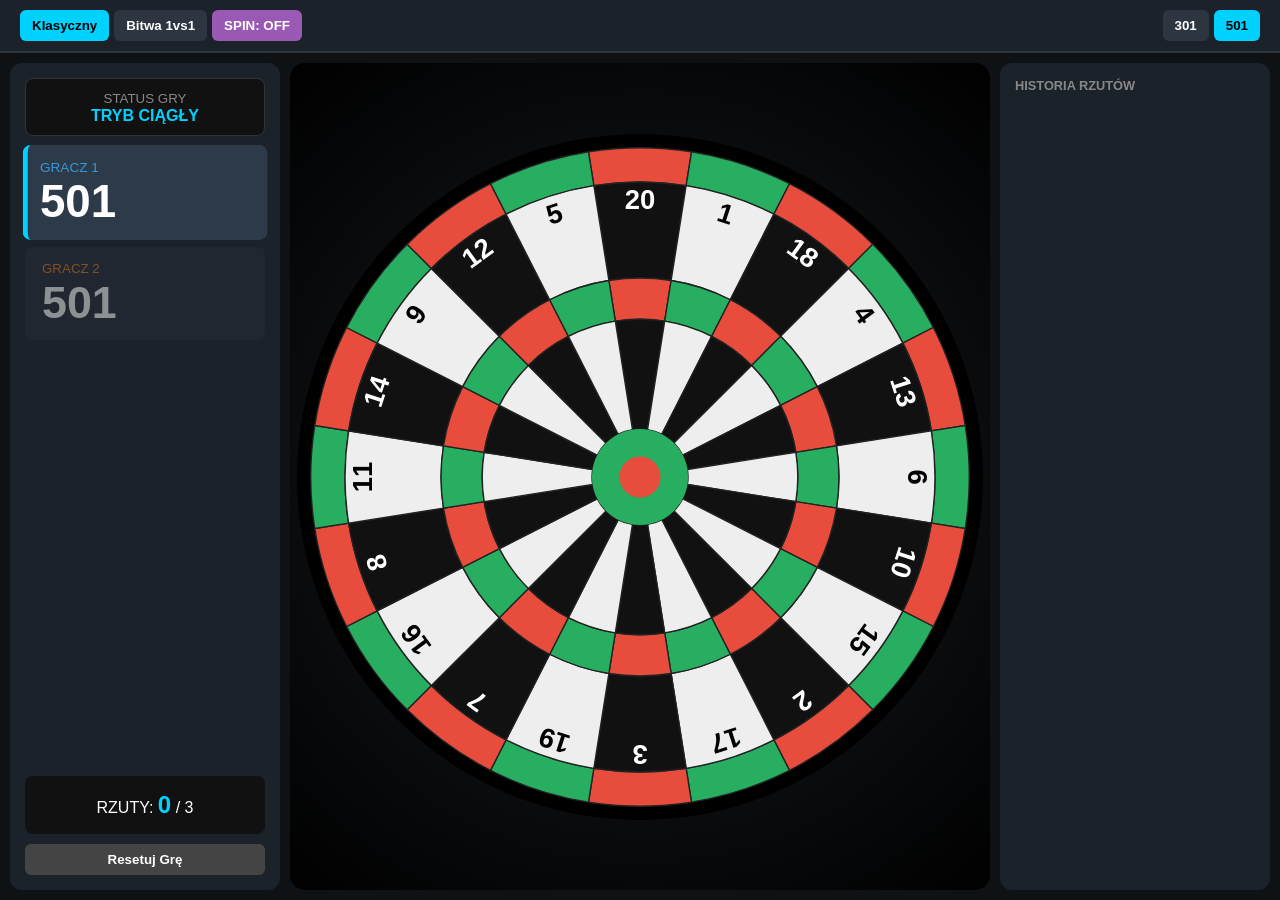
==== commit 71ef304e: "We got this!" ====
--- a/index.html
+++ b/index.html
@@ -3,7 +3,7 @@
 <head>
     <meta charset="UTF-8">
     <meta name="viewport" content="width=device-width, initial-scale=1.0, maximum-scale=1.0, user-scalable=no">
-    <title>Dart Pro - Full Version Fixed</title>
+    <title>Dart Pro - Battle Mode Fixed</title>
     <style>
         :root {
             --bg: #0f1215; --panel: #1c2229; --accent: #00d2ff;
@@ -46,6 +46,8 @@
         
         #history-list { font-size: 0.85rem; overflow-y: auto; flex: 1; margin-top: 10px; }
         .hist-item { padding: 5px 0; border-bottom: 1px solid #333; display: flex; justify-content: space-between; }
+        
+        .round-info { background: #111; padding: 10px; border-radius: 8px; margin-bottom: 10px; text-align: center; border: 1px solid #333; }
     </style>
 </head>
 <body>
@@ -64,6 +66,10 @@
 
 <div id="game-wrapper">
     <div class="side-panel">
+        <div class="round-info">
+            <small style="color: #888;">STATUS GRY</small>
+            <div id="round-display" style="font-weight: bold; color: var(--accent);">RUNDA: 1 / 3</div>
+        </div>
         <div id="p1-card" class="player-card active">
             <small style="color:var(--p1)">GRACZ 1</small>
             <div id="p1-score" class="score-val">501</div>
@@ -82,6 +88,7 @@
         <div id="win-overlay">
             <div style="text-align:center; background:var(--panel); padding:40px; border-radius:20px; border:2px solid var(--win);">
                 <div id="winner-name" style="font-size: 3rem; font-weight: 900;"></div>
+                <div id="winner-score-final" style="font-size: 1.5rem; margin-top: 10px; color: #888;"></div>
                 <button onclick="resetGame()" style="background:var(--win); padding: 15px 30px; border-radius:10px; color:white; border:none; font-weight:bold; margin-top: 20px;">ZAGRAJ PONOWNIE</button>
             </div>
         </div>
@@ -89,7 +96,7 @@
     </div>
 
     <div class="side-panel">
-        <strong style="font-size: 0.8rem; color: #888; text-transform: uppercase;">Historia rundy</strong>
+        <strong style="font-size: 0.8rem; color: #888; text-transform: uppercase;">Historia rzutów</strong>
         <div id="history-list"></div>
     </div>
 </div>
@@ -102,7 +109,7 @@
     let game = {
         mode: 'classic', startScore: 501, isSpinning: false, rotation: 0,
         currentPlayer: 1, scores: { 1: 501, 2: 501 }, throws: 0, maxThrows: 3,
-        history: []
+        history: [], currentRound: 1, maxRounds: 3
     };
 
     function drawBoard() {
@@ -172,7 +179,6 @@
             pts = base * m;
         }
 
-        // Dodanie rzutki do kręcącej się grupy
         const rad = (boardAngle - 90) * Math.PI / 180;
         const m = document.createElementNS("http://www.w3.org/2000/svg", "circle");
         m.setAttribute("cx", dist * Math.cos(rad)); m.setAttribute("cy", dist * Math.sin(rad));
@@ -187,7 +193,7 @@
         const cur = game.scores[game.currentPlayer];
         if (game.mode === 'classic') {
             if (cur - p < 0 || cur - p === 1) { 
-                game.throws = 2; // Wymuś koniec tury (fura)
+                game.throws = 2;
                 label = "BUST!"; p = 0;
             } else {
                 game.scores[game.currentPlayer] -= p;
@@ -196,14 +202,14 @@
             game.scores[game.currentPlayer] += p;
         }
 
-        game.history.unshift({ p, label, player: game.currentPlayer });
+        game.history.unshift({ p, label, player: game.currentPlayer, round: game.currentRound });
         game.throws++;
         updateUI();
 
         if (game.mode === 'classic' && game.scores[game.currentPlayer] === 0) {
             showWin("GRACZ " + game.currentPlayer);
         } else if (game.throws >= game.maxThrows) {
-            setTimeout(nextTurn, 1000);
+            setTimeout(nextTurn, 800);
         }
     }
 
@@ -212,12 +218,25 @@
         document.getElementById('p2-score').innerText = game.scores[2];
         document.getElementById('throws-count').innerText = game.throws;
         document.getElementById('max-throws').innerText = game.maxThrows;
+        document.getElementById('round-display').innerText = game.mode === 'battle' ? `RUNDA: ${game.currentRound} / ${game.maxRounds}` : "TRYB CIĄGŁY";
         
         const hl = document.getElementById('history-list');
         hl.innerHTML = game.history.map(h => `<div class="hist-item"><span>G${h.player}: ${h.label}</span><b>${h.p}</b></div>`).join('');
     }
 
     function nextTurn() {
+        // Logika zmiany gracza i rundy w trybie bitwy
+        if (game.mode === 'battle') {
+            if (game.currentPlayer === 2) {
+                if (game.currentRound >= game.maxRounds) {
+                    const w = game.scores[1] > game.scores[2] ? 1 : (game.scores[2] > game.scores[1] ? 2 : 0);
+                    showWin(w === 0 ? "REMIS" : "GRACZ " + w);
+                    return;
+                }
+                game.currentRound++;
+            }
+        }
+
         game.throws = 0;
         game.currentPlayer = game.currentPlayer === 1 ? 2 : 1;
         document.getElementById('dart-layer').innerHTML = '';
@@ -243,17 +262,20 @@
     }
 
     function resetGame() {
+        game.currentRound = 1;
         game.scores = { 1: (game.mode === 'classic' ? game.startScore : 0), 2: (game.mode === 'classic' ? game.startScore : 0) };
         game.throws = 0; game.currentPlayer = 1; game.history = [];
         document.getElementById('dart-layer').innerHTML = '';
         document.getElementById('win-overlay').style.display = 'none';
-        nextTurn(); nextTurn(); // Reset UI classes
+        document.getElementById('p1-card').classList.add('active');
+        document.getElementById('p2-card').classList.remove('active');
         updateUI();
     }
 
     function showWin(txt) {
         document.getElementById('win-overlay').style.display = 'flex';
-        document.getElementById('winner-name').innerText = txt + " WYGRYWA!";
+        document.getElementById('winner-name').innerText = txt === "REMIS" ? txt : txt + " WYGRYWA!";
+        document.getElementById('winner-score-final').innerText = `WYNIK KOŃCOWY: ${game.scores[1]} - ${game.scores[2]}`;
     }
 
     drawBoard(); resetGame(); animate();
